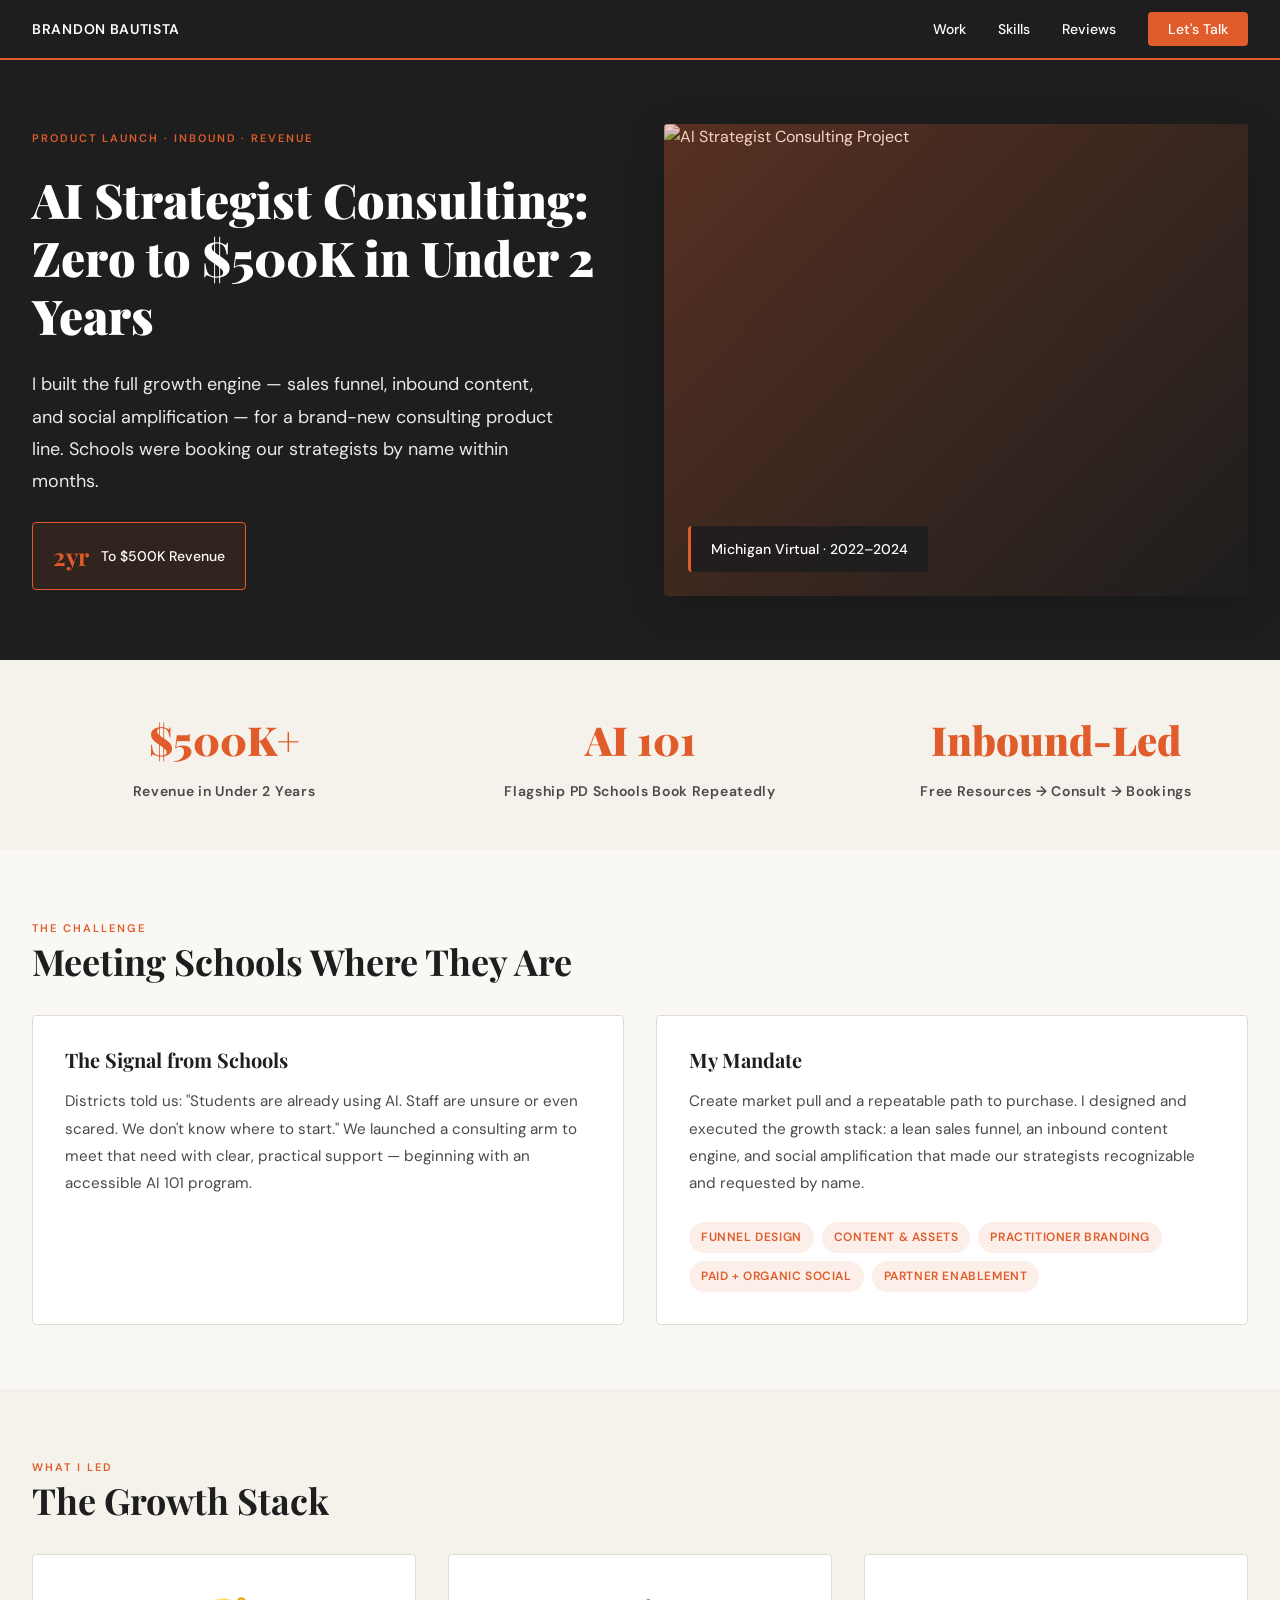
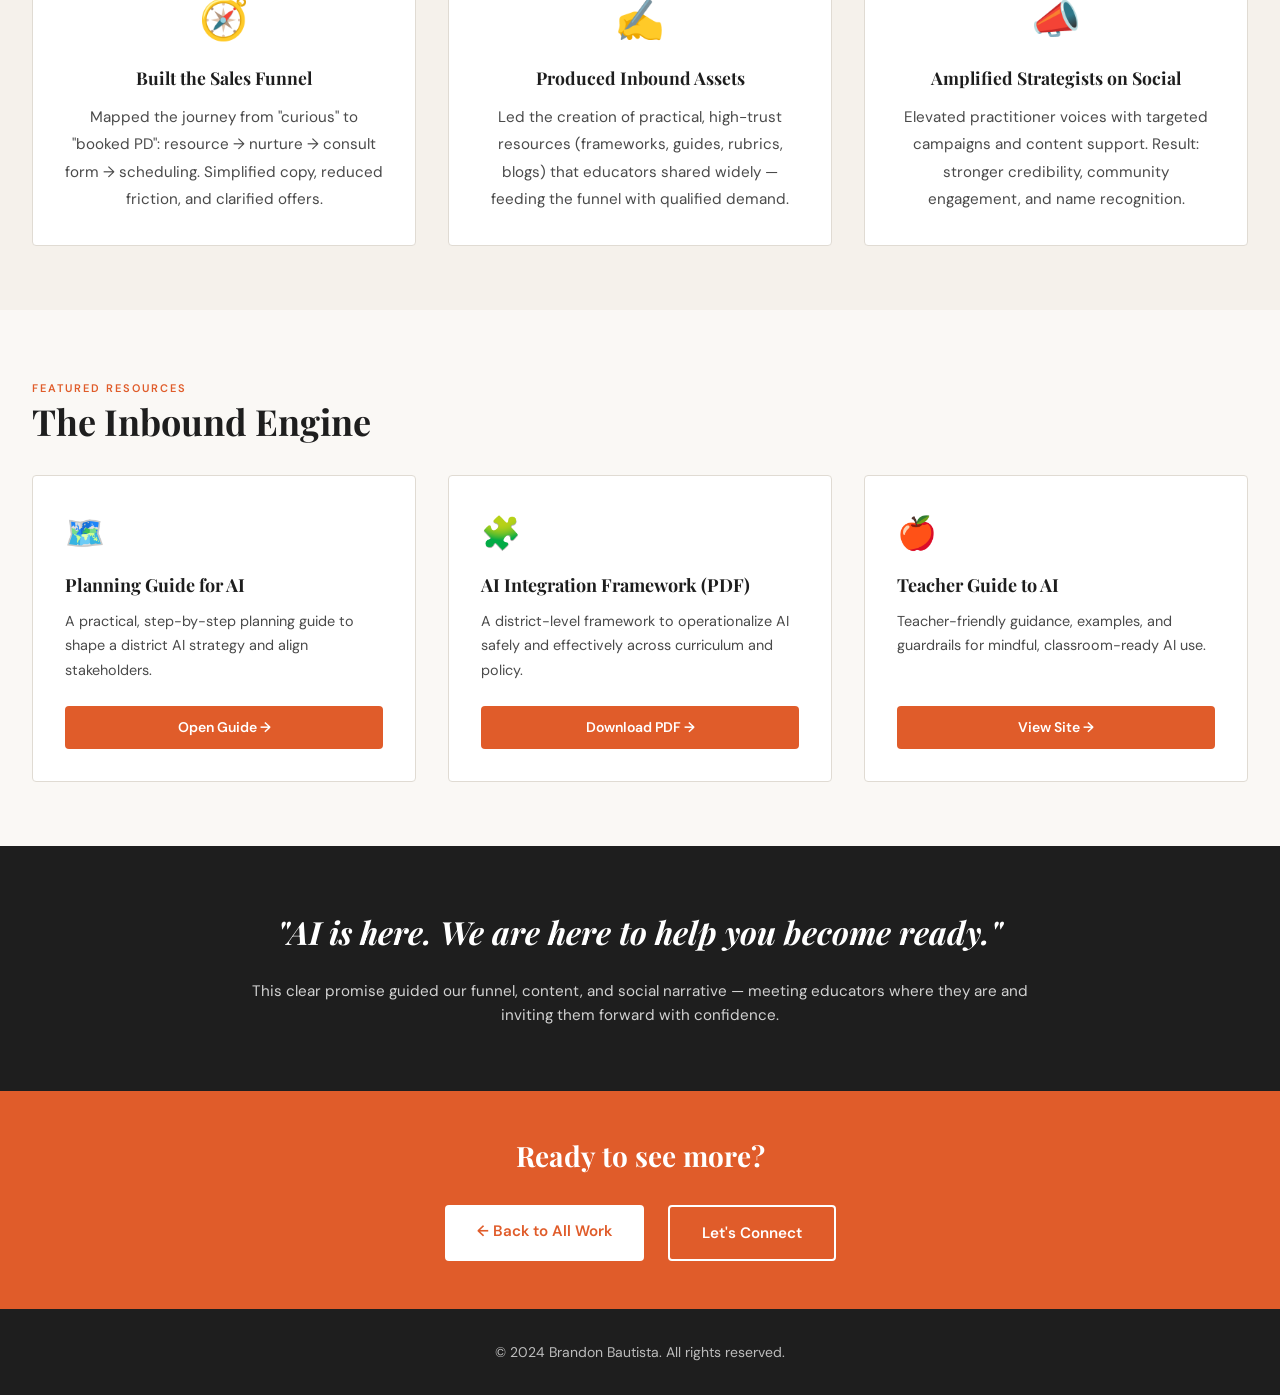
==== projects/ai/index.html @ c56cf0f0 "Update index.html New style" ====
<!DOCTYPE html>
<html lang="en">
<head>
  <meta charset="UTF-8">
  <meta name="viewport" content="width=device-width, initial-scale=1.0">
  <title>AI Strategist Consulting | Brandon Bautista</title>
  <link rel="preconnect" href="https://fonts.googleapis.com">
  <link rel="preconnect" href="https://fonts.gstatic.com" crossorigin>
  <link href="https://fonts.googleapis.com/css2?family=Playfair+Display:wght@700;900&family=DM+Sans:wght@300;400;500;600&display=swap" rel="stylesheet">

  <style>
    /* CSS Variables */
    :root {
      --charcoal: #1e1e1e;
      --charcoal-mid: #2c2c2c;
      --orange: #e05c2a;
      --orange-light: #f07040;
      --cream: #f5f1eb;
      --cream-dark: #ede8e0;
      --warm-white: #faf8f5;
      --text-dark: #1a1a1a;
      --text-mid: #4a4a4a;
      --text-light: #888;
      --border: #e0dbd3;
    }

    /* Reset & Base Styles */
    * {
      margin: 0;
      padding: 0;
      box-sizing: border-box;
    }

    html {
      scroll-behavior: smooth;
    }

    body {
      font-family: 'DM Sans', sans-serif;
      color: var(--text-dark);
      line-height: 1.6;
      background: var(--warm-white);
    }

    /* Typography */
    h1, h2, h3, h4, h5, h6 {
      font-family: 'Playfair Display', serif;
      font-weight: 700;
      line-height: 1.2;
    }

    h1 {
      font-size: 3rem;
      font-weight: 900;
    }

    h2 {
      font-size: 2.25rem;
      font-weight: 700;
      color: var(--charcoal);
    }

    p {
      font-weight: 400;
    }

    /* Navigation */
    nav {
      position: sticky;
      top: 0;
      z-index: 1000;
      background: var(--charcoal);
      height: 60px;
      display: flex;
      align-items: center;
      justify-content: space-between;
      padding: 0 2rem;
      border-bottom: 2px solid var(--orange);
      box-shadow: 0 2px 8px rgba(0, 0, 0, 0.1);
    }

    .nav-name {
      font-family: 'DM Sans', sans-serif;
      font-weight: 600;
      font-size: 0.875rem;
      letter-spacing: 0.05em;
      text-transform: uppercase;
      color: white;
      text-decoration: none;
    }

    .nav-links {
      display: flex;
      gap: 2rem;
      list-style: none;
    }

    .nav-links a {
      font-family: 'DM Sans', sans-serif;
      font-weight: 500;
      font-size: 0.875rem;
      color: white;
      text-decoration: none;
      transition: color 0.3s ease;
    }

    .nav-links a:hover {
      color: var(--orange);
    }

    .nav-links .nav-cta {
      background: var(--orange);
      color: white;
      padding: 0.5rem 1.25rem;
      border-radius: 4px;
      transition: background 0.3s ease;
    }

    .nav-links .nav-cta:hover {
      background: var(--orange-light);
      color: white;
    }

    .hamburger {
      display: none;
      flex-direction: column;
      cursor: pointer;
      gap: 5px;
    }

    .hamburger span {
      width: 25px;
      height: 3px;
      background: white;
      border-radius: 2px;
      transition: all 0.3s ease;
    }

    .hamburger.active span:nth-child(1) {
      transform: rotate(45deg) translate(9px, 9px);
    }

    .hamburger.active span:nth-child(2) {
      opacity: 0;
    }

    .hamburger.active span:nth-child(3) {
      transform: rotate(-45deg) translate(8px, -7px);
    }

    /* Responsive Nav */
    @media (max-width: 768px) {
      nav {
        padding: 0 1.5rem;
      }

      .hamburger {
        display: flex;
      }

      .nav-links {
        position: absolute;
        top: 60px;
        left: 0;
        right: 0;
        background: var(--charcoal-mid);
        flex-direction: column;
        gap: 0;
        list-style: none;
        max-height: 0;
        overflow: hidden;
        transition: max-height 0.3s ease;
      }

      .nav-links.active {
        max-height: 300px;
      }

      .nav-links a {
        padding: 1rem 1.5rem;
        border-bottom: 1px solid rgba(255, 255, 255, 0.1);
        display: block;
      }

      .nav-links .nav-cta {
        margin: 0.5rem 1.5rem;
        text-align: center;
      }
    }

    /* Animations */
    @keyframes fadeUp {
      from {
        opacity: 0;
        transform: translateY(30px);
      }
      to {
        opacity: 1;
        transform: translateY(0);
      }
    }

    .fade-up {
      animation: fadeUp 0.8s ease-out forwards;
    }

    /* Hero Section */
    .hero {
      background: var(--charcoal);
      color: white;
      padding: 4rem 2rem;
      display: grid;
      grid-template-columns: 1fr 1fr;
      gap: 3rem;
      align-items: center;
      min-height: 600px;
    }

    .hero-content {
      display: flex;
      flex-direction: column;
      gap: 1.5rem;
    }

    .hero-eyebrow {
      font-size: 0.6875rem;
      font-weight: 600;
      letter-spacing: 0.18em;
      text-transform: uppercase;
      color: var(--orange);
      opacity: 0;
      animation: fadeUp 0.8s ease-out 0.1s forwards;
    }

    .hero h1 {
      color: white;
      font-size: 3rem;
      line-height: 1.2;
      opacity: 0;
      animation: fadeUp 0.8s ease-out 0.2s forwards;
    }

    .hero-description {
      font-size: 1.125rem;
      font-weight: 400;
      color: rgba(255, 255, 255, 0.9);
      line-height: 1.8;
      max-width: 90%;
      opacity: 0;
      animation: fadeUp 0.8s ease-out 0.3s forwards;
    }

    .hero-stat {
      display: inline-flex;
      align-items: center;
      gap: 0.75rem;
      background: rgba(224, 92, 42, 0.1);
      padding: 0.875rem 1.25rem;
      border-radius: 4px;
      border: 1px solid var(--orange);
      width: fit-content;
      opacity: 0;
      animation: fadeUp 0.8s ease-out 0.4s forwards;
    }

    .hero-stat-number {
      font-family: 'Playfair Display', serif;
      font-size: 1.5rem;
      font-weight: 700;
      color: var(--orange);
    }

    .hero-stat-label {
      font-size: 0.875rem;
      font-weight: 500;
      color: white;
    }

    .hero-image {
      position: relative;
      height: 100%;
      min-height: 400px;
      opacity: 0;
      animation: fadeUp 0.8s ease-out 0.4s forwards;
    }

    .hero-image-frame {
      position: relative;
      width: 100%;
      height: 100%;
      border-radius: 4px;
      overflow: hidden;
      box-shadow: 0 10px 40px rgba(0, 0, 0, 0.2);
    }

    .hero-image-frame img {
      width: 100%;
      height: 100%;
      object-fit: cover;
    }

    .hero-image-overlay {
      position: absolute;
      inset: 0;
      background: linear-gradient(135deg, rgba(224, 92, 42, 0.3), transparent);
      pointer-events: none;
    }

    .hero-image-tag {
      position: absolute;
      bottom: 1.5rem;
      left: 1.5rem;
      background: rgba(30, 30, 30, 0.85);
      color: white;
      padding: 0.75rem 1.25rem;
      border-radius: 4px;
      font-size: 0.875rem;
      font-weight: 500;
      border-left: 3px solid var(--orange);
    }

    @media (max-width: 1024px) {
      .hero {
        grid-template-columns: 1fr;
        min-height: auto;
        gap: 2rem;
      }

      .hero h1 {
        font-size: 2.25rem;
      }

      .hero-image {
        min-height: 300px;
      }
    }

    @media (max-width: 768px) {
      .hero {
        padding: 2rem 1.5rem;
        gap: 1.5rem;
      }

      .hero h1 {
        font-size: 1.875rem;
      }

      .hero-description {
        font-size: 1rem;
      }
    }

    /* Stats Bar */
    .stats-bar {
      background: var(--cream);
      padding: 3rem 2rem;
      display: grid;
      grid-template-columns: repeat(3, 1fr);
      gap: 2rem;
      text-align: center;
    }

    .stat-item {
      display: flex;
      flex-direction: column;
      gap: 0.5rem;
    }

    .stat-number {
      font-family: 'Playfair Display', serif;
      font-size: 2.5rem;
      font-weight: 900;
      color: var(--orange);
    }

    .stat-label {
      font-size: 0.875rem;
      font-weight: 600;
      color: var(--text-mid);
      letter-spacing: 0.05em;
    }

    @media (max-width: 768px) {
      .stats-bar {
        grid-template-columns: 1fr;
        padding: 2rem 1.5rem;
        gap: 1.5rem;
      }

      .stat-number {
        font-size: 2rem;
      }
    }

    /* Content Sections */
    section {
      padding: 4rem 2rem;
    }

    section.warm-white {
      background: var(--warm-white);
    }

    section.cream {
      background: var(--cream);
    }

    .section-label {
      font-size: 0.6875rem;
      font-weight: 600;
      letter-spacing: 0.18em;
      text-transform: uppercase;
      color: var(--orange);
      margin-bottom: 1rem;
    }

    section h2 {
      margin-bottom: 2rem;
      font-size: 2.25rem;
    }

    /* Challenge Section */
    .challenge-grid {
      display: grid;
      grid-template-columns: 1fr 1fr;
      gap: 2rem;
    }

    .card {
      background: white;
      padding: 2rem;
      border-radius: 4px;
      border: 1px solid var(--border);
      transition: transform 0.3s ease, box-shadow 0.3s ease;
    }

    .card:hover {
      transform: translateY(-4px);
      box-shadow: 0 12px 24px rgba(0, 0, 0, 0.08);
    }

    .card h3 {
      font-size: 1.25rem;
      margin-bottom: 1rem;
      color: var(--charcoal);
    }

    .card p {
      font-size: 0.95rem;
      line-height: 1.8;
      color: var(--text-mid);
    }

    .card-tags {
      margin-top: 1.5rem;
      display: flex;
      flex-wrap: wrap;
      gap: 0.5rem;
    }

    .tag {
      display: inline-block;
      background: rgba(224, 92, 42, 0.1);
      color: var(--orange);
      padding: 0.375rem 0.75rem;
      border-radius: 20px;
      font-size: 0.75rem;
      font-weight: 600;
      text-transform: uppercase;
      letter-spacing: 0.05em;
    }

    @media (max-width: 768px) {
      .challenge-grid {
        grid-template-columns: 1fr;
      }

      section {
        padding: 2.5rem 1.5rem;
      }

      section h2 {
        font-size: 1.75rem;
      }
    }

    /* What I Led Section */
    .icon-cards {
      display: grid;
      grid-template-columns: repeat(3, 1fr);
      gap: 2rem;
    }

    .icon-card {
      background: white;
      padding: 2rem;
      border-radius: 4px;
      border: 1px solid var(--border);
      text-align: center;
      transition: transform 0.3s ease, box-shadow 0.3s ease;
    }

    .icon-card:hover {
      transform: translateY(-4px);
      box-shadow: 0 12px 24px rgba(0, 0, 0, 0.08);
    }

    .icon {
      font-size: 2.5rem;
      margin-bottom: 1rem;
    }

    .icon-card h3 {
      font-size: 1.1rem;
      margin-bottom: 1rem;
      color: var(--charcoal);
    }

    .icon-card p {
      font-size: 0.95rem;
      line-height: 1.8;
      color: var(--text-mid);
    }

    @media (max-width: 1024px) {
      .icon-cards {
        grid-template-columns: repeat(2, 1fr);
      }
    }

    @media (max-width: 768px) {
      .icon-cards {
        grid-template-columns: 1fr;
      }
    }

    /* Resources Section */
    .resources-grid {
      display: grid;
      grid-template-columns: repeat(3, 1fr);
      gap: 2rem;
    }

    .resource-card {
      background: white;
      padding: 2rem;
      border-radius: 4px;
      border: 1px solid var(--border);
      display: flex;
      flex-direction: column;
      transition: transform 0.3s ease, box-shadow 0.3s ease;
    }

    .resource-card:hover {
      transform: translateY(-4px);
      box-shadow: 0 12px 24px rgba(0, 0, 0, 0.08);
    }

    .resource-icon {
      font-size: 2rem;
      margin-bottom: 1rem;
    }

    .resource-card h3 {
      font-size: 1.125rem;
      margin-bottom: 0.75rem;
      color: var(--charcoal);
    }

    .resource-card p {
      font-size: 0.9rem;
      line-height: 1.7;
      color: var(--text-mid);
      flex-grow: 1;
      margin-bottom: 1.5rem;
    }

    .resource-button {
      display: inline-block;
      background: var(--orange);
      color: white;
      padding: 0.625rem 1.25rem;
      border-radius: 4px;
      text-decoration: none;
      font-weight: 600;
      font-size: 0.875rem;
      transition: background 0.3s ease;
      text-align: center;
      border: none;
      cursor: pointer;
      font-family: 'DM Sans', sans-serif;
    }

    .resource-button:hover {
      background: var(--orange-light);
    }

    @media (max-width: 1024px) {
      .resources-grid {
        grid-template-columns: repeat(2, 1fr);
      }
    }

    @media (max-width: 768px) {
      .resources-grid {
        grid-template-columns: 1fr;
      }
    }

    /* Quote Section */
    .quote-section {
      background: var(--charcoal);
      color: white;
      padding: 4rem 2rem;
      text-align: center;
      display: flex;
      flex-direction: column;
      align-items: center;
      gap: 1.5rem;
    }

    .quote-section blockquote {
      font-family: 'Playfair Display', serif;
      font-size: 2rem;
      font-weight: 700;
      font-style: italic;
      line-height: 1.4;
      max-width: 800px;
      color: white;
    }

    .quote-section p {
      font-size: 0.95rem;
      color: rgba(255, 255, 255, 0.8);
      max-width: 800px;
    }

    @media (max-width: 768px) {
      .quote-section {
        padding: 2.5rem 1.5rem;
      }

      .quote-section blockquote {
        font-size: 1.5rem;
      }
    }

    /* CTA Strip */
    .cta-strip {
      background: var(--orange);
      padding: 3rem 2rem;
      text-align: center;
      display: flex;
      flex-direction: column;
      gap: 2rem;
      align-items: center;
    }

    .cta-strip h2 {
      color: white;
      font-size: 1.75rem;
      margin: 0;
    }

    .cta-buttons {
      display: flex;
      gap: 1.5rem;
      justify-content: center;
      flex-wrap: wrap;
    }

    .cta-button {
      padding: 0.875rem 2rem;
      border-radius: 4px;
      text-decoration: none;
      font-weight: 600;
      font-size: 0.95rem;
      transition: all 0.3s ease;
      border: none;
      cursor: pointer;
      font-family: 'DM Sans', sans-serif;
    }

    .cta-button-back {
      background: white;
      color: var(--orange);
    }

    .cta-button-back:hover {
      background: var(--cream);
      color: var(--orange);
    }

    .cta-button-cta {
      background: transparent;
      color: white;
      border: 2px solid white;
    }

    .cta-button-cta:hover {
      background: rgba(255, 255, 255, 0.1);
    }

    @media (max-width: 768px) {
      .cta-strip {
        padding: 2rem 1.5rem;
        gap: 1.5rem;
      }

      .cta-strip h2 {
        font-size: 1.5rem;
      }

      .cta-buttons {
        flex-direction: column;
        gap: 1rem;
      }

      .cta-button {
        width: 100%;
      }
    }

    /* Footer */
    footer {
      background: var(--charcoal);
      color: rgba(255, 255, 255, 0.7);
      padding: 2rem;
      text-align: center;
      font-size: 0.875rem;
    }

    footer a {
      color: white;
      text-decoration: none;
      transition: color 0.3s ease;
    }

    footer a:hover {
      color: var(--orange);
    }
  </style>
</head>
<body>
  <!-- Navigation -->
  <nav>
    <a href="/" class="nav-name">Brandon Bautista</a>
    <button class="hamburger" id="hamburger">
      <span></span>
      <span></span>
      <span></span>
    </button>
    <ul class="nav-links" id="navLinks">
      <li><a href="/#projects">Work</a></li>
      <li><a href="/#skills">Skills</a></li>
      <li><a href="/#testimonials">Reviews</a></li>
      <li><a href="/#contact" class="nav-cta">Let's Talk</a></li>
    </ul>
  </nav>

  <!-- Hero Section -->
  <section class="hero">
    <div class="hero-content">
      <div class="hero-eyebrow">Product Launch · Inbound · Revenue</div>
      <h1>AI Strategist Consulting: Zero to $500K in Under 2 Years</h1>
      <p class="hero-description">I built the full growth engine — sales funnel, inbound content, and social amplification — for a brand-new consulting product line. Schools were booking our strategists by name within months.</p>
      <div class="hero-stat">
        <span class="hero-stat-number">2yr</span>
        <span class="hero-stat-label">To $500K Revenue</span>
      </div>
    </div>
    <div class="hero-image">
      <div class="hero-image-frame">
        <img src="https://images.unsplash.com/photo-1677442136019-21780ecad995?q=80&w=1740&auto=format&fit=crop" alt="AI Strategist Consulting Project">
        <div class="hero-image-overlay"></div>
        <div class="hero-image-tag">Michigan Virtual · 2022–2024</div>
      </div>
    </div>
  </section>

  <!-- Stats Bar -->
  <section class="stats-bar">
    <div class="stat-item">
      <div class="stat-number">$500K+</div>
      <div class="stat-label">Revenue in Under 2 Years</div>
    </div>
    <div class="stat-item">
      <div class="stat-number">AI 101</div>
      <div class="stat-label">Flagship PD Schools Book Repeatedly</div>
    </div>
    <div class="stat-item">
      <div class="stat-number">Inbound-Led</div>
      <div class="stat-label">Free Resources → Consult → Bookings</div>
    </div>
  </section>

  <!-- The Challenge Section -->
  <section class="warm-white">
    <span class="section-label">The Challenge</span>
    <h2>Meeting Schools Where They Are</h2>
    <div class="challenge-grid">
      <div class="card">
        <h3>The Signal from Schools</h3>
        <p>Districts told us: "Students are already using AI. Staff are unsure or even scared. We don't know where to start." We launched a consulting arm to meet that need with clear, practical support — beginning with an accessible AI 101 program.</p>
      </div>
      <div class="card">
        <h3>My Mandate</h3>
        <p>Create market pull and a repeatable path to purchase. I designed and executed the growth stack: a lean sales funnel, an inbound content engine, and social amplification that made our strategists recognizable and requested by name.</p>
        <div class="card-tags">
          <span class="tag">Funnel Design</span>
          <span class="tag">Content & Assets</span>
          <span class="tag">Practitioner Branding</span>
          <span class="tag">Paid + Organic Social</span>
          <span class="tag">Partner Enablement</span>
        </div>
      </div>
    </div>
  </section>

  <!-- What I Led Section -->
  <section class="cream">
    <span class="section-label">What I Led</span>
    <h2>The Growth Stack</h2>
    <div class="icon-cards">
      <div class="icon-card">
        <div class="icon">🧭</div>
        <h3>Built the Sales Funnel</h3>
        <p>Mapped the journey from "curious" to "booked PD": resource → nurture → consult form → scheduling. Simplified copy, reduced friction, and clarified offers.</p>
      </div>
      <div class="icon-card">
        <div class="icon">✍️</div>
        <h3>Produced Inbound Assets</h3>
        <p>Led the creation of practical, high-trust resources (frameworks, guides, rubrics, blogs) that educators shared widely — feeding the funnel with qualified demand.</p>
      </div>
      <div class="icon-card">
        <div class="icon">📣</div>
        <h3>Amplified Strategists on Social</h3>
        <p>Elevated practitioner voices with targeted campaigns and content support. Result: stronger credibility, community engagement, and name recognition.</p>
      </div>
    </div>
  </section>

  <!-- Featured Resources Section -->
  <section class="warm-white">
    <span class="section-label">Featured Resources</span>
    <h2>The Inbound Engine</h2>
    <div class="resources-grid">
      <div class="resource-card">
        <div class="resource-icon">🗺️</div>
        <h3>Planning Guide for AI</h3>
        <p>A practical, step-by-step planning guide to shape a district AI strategy and align stakeholders.</p>
        <a href="https://michiganvirtual.org/resources/guides/ai-guide/" target="_blank" class="resource-button">Open Guide →</a>
      </div>
      <div class="resource-card">
        <div class="resource-icon">🧩</div>
        <h3>AI Integration Framework (PDF)</h3>
        <p>A district-level framework to operationalize AI safely and effectively across curriculum and policy.</p>
        <a href="https://michiganvirtual.org/wp-content/uploads/2023/07/AI-Integration-Framework-for-School-Districts.pdf" target="_blank" class="resource-button">Download PDF →</a>
      </div>
      <div class="resource-card">
        <div class="resource-icon">🍎</div>
        <h3>Teacher Guide to AI</h3>
        <p>Teacher-friendly guidance, examples, and guardrails for mindful, classroom-ready AI use.</p>
        <a href="https://aitg.michiganvirtual.org/" target="_blank" class="resource-button">View Site →</a>
      </div>
    </div>
  </section>

  <!-- Quote Section -->
  <section class="quote-section">
    <blockquote>"AI is here. We are here to help you become ready."</blockquote>
    <p>This clear promise guided our funnel, content, and social narrative — meeting educators where they are and inviting them forward with confidence.</p>
  </section>

  <!-- CTA Strip -->
  <section class="cta-strip">
    <h2>Ready to see more?</h2>
    <div class="cta-buttons">
      <a href="/" class="cta-button cta-button-back">← Back to All Work</a>
      <a href="/#contact" class="cta-button cta-button-cta">Let's Connect</a>
    </div>
  </section>

  <!-- Footer -->
  <footer>
    <p>&copy; 2024 Brandon Bautista. All rights reserved.</p>
  </footer>

  <script>
    // Hamburger Menu Toggle
    const hamburger = document.getElementById('hamburger');
    const navLinks = document.getElementById('navLinks');

    hamburger.addEventListener('click', () => {
      hamburger.classList.toggle('active');
      navLinks.classList.toggle('active');
    });

    // Close menu when a link is clicked
    navLinks.querySelectorAll('a').forEach(link => {
      link.addEventListener('click', () => {
        hamburger.classList.remove('active');
        navLinks.classList.remove('active');
      });
    });
  </script>
</body>
</html>
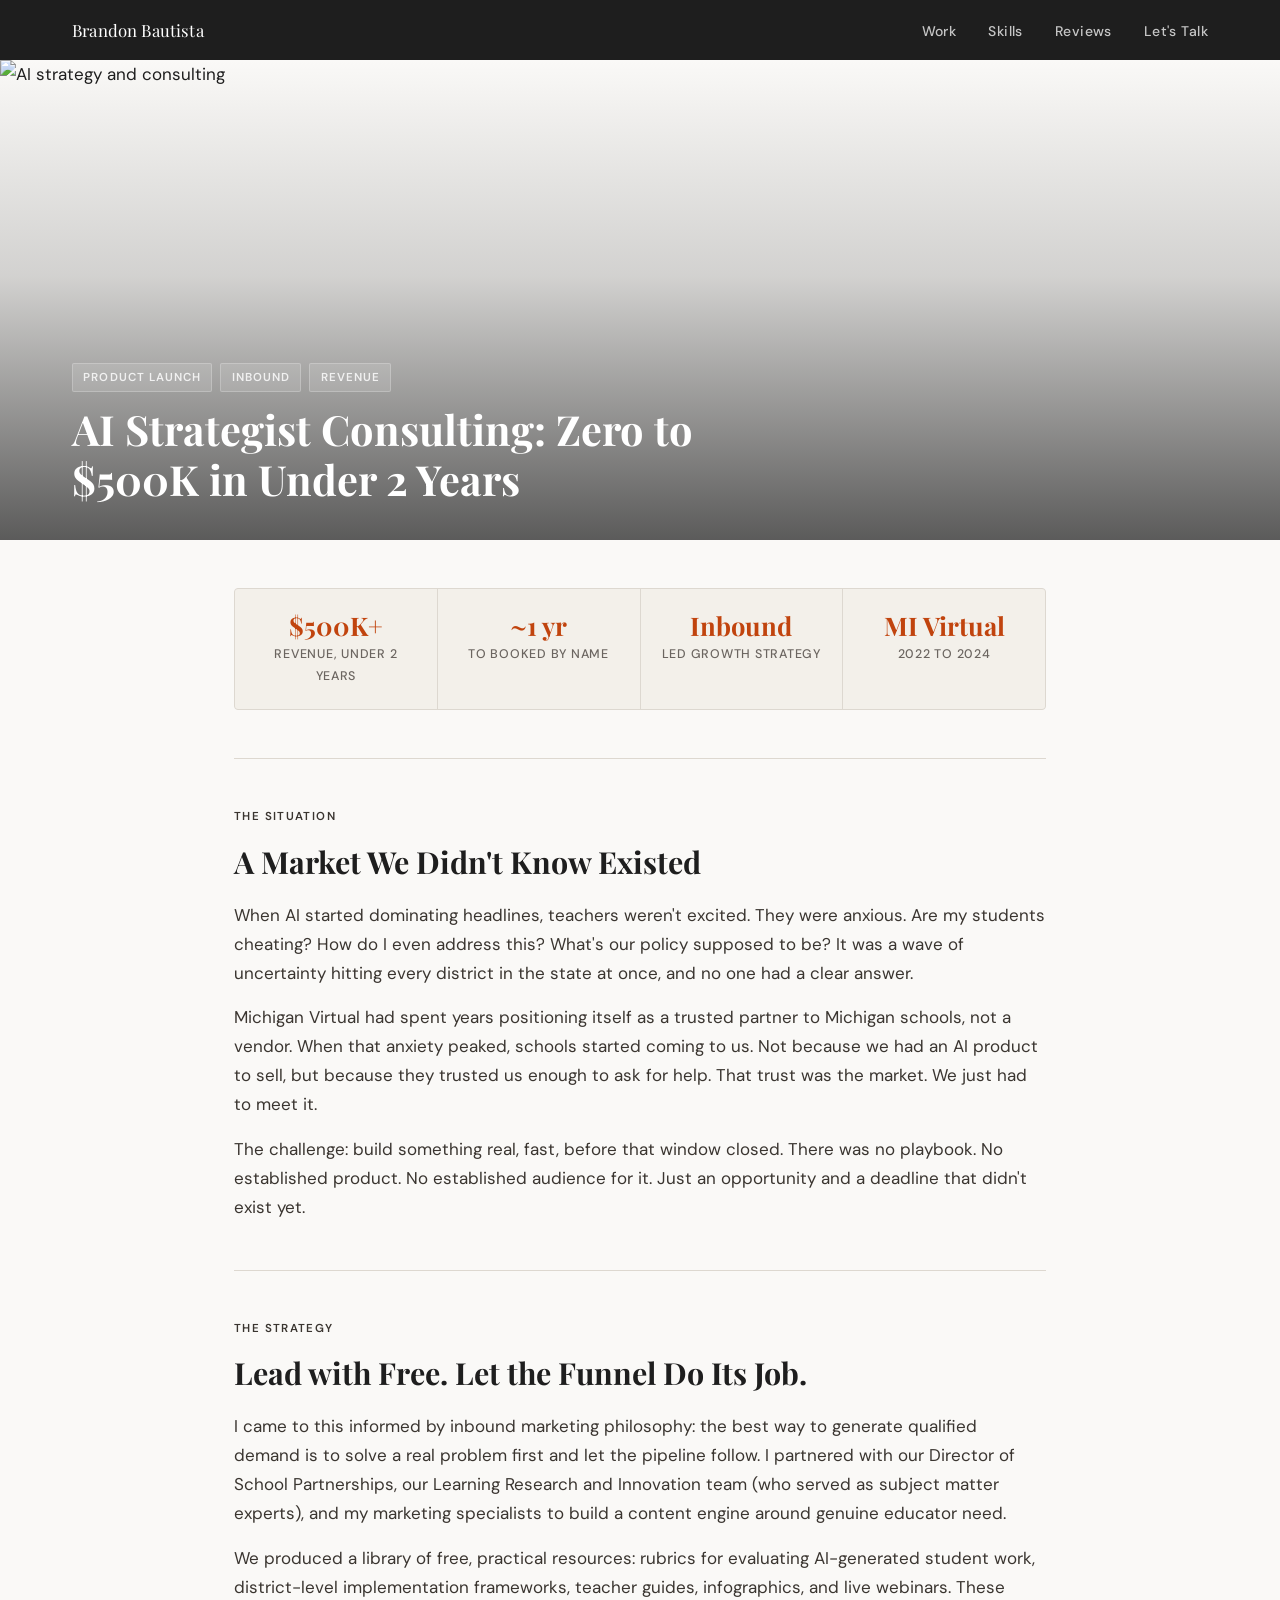
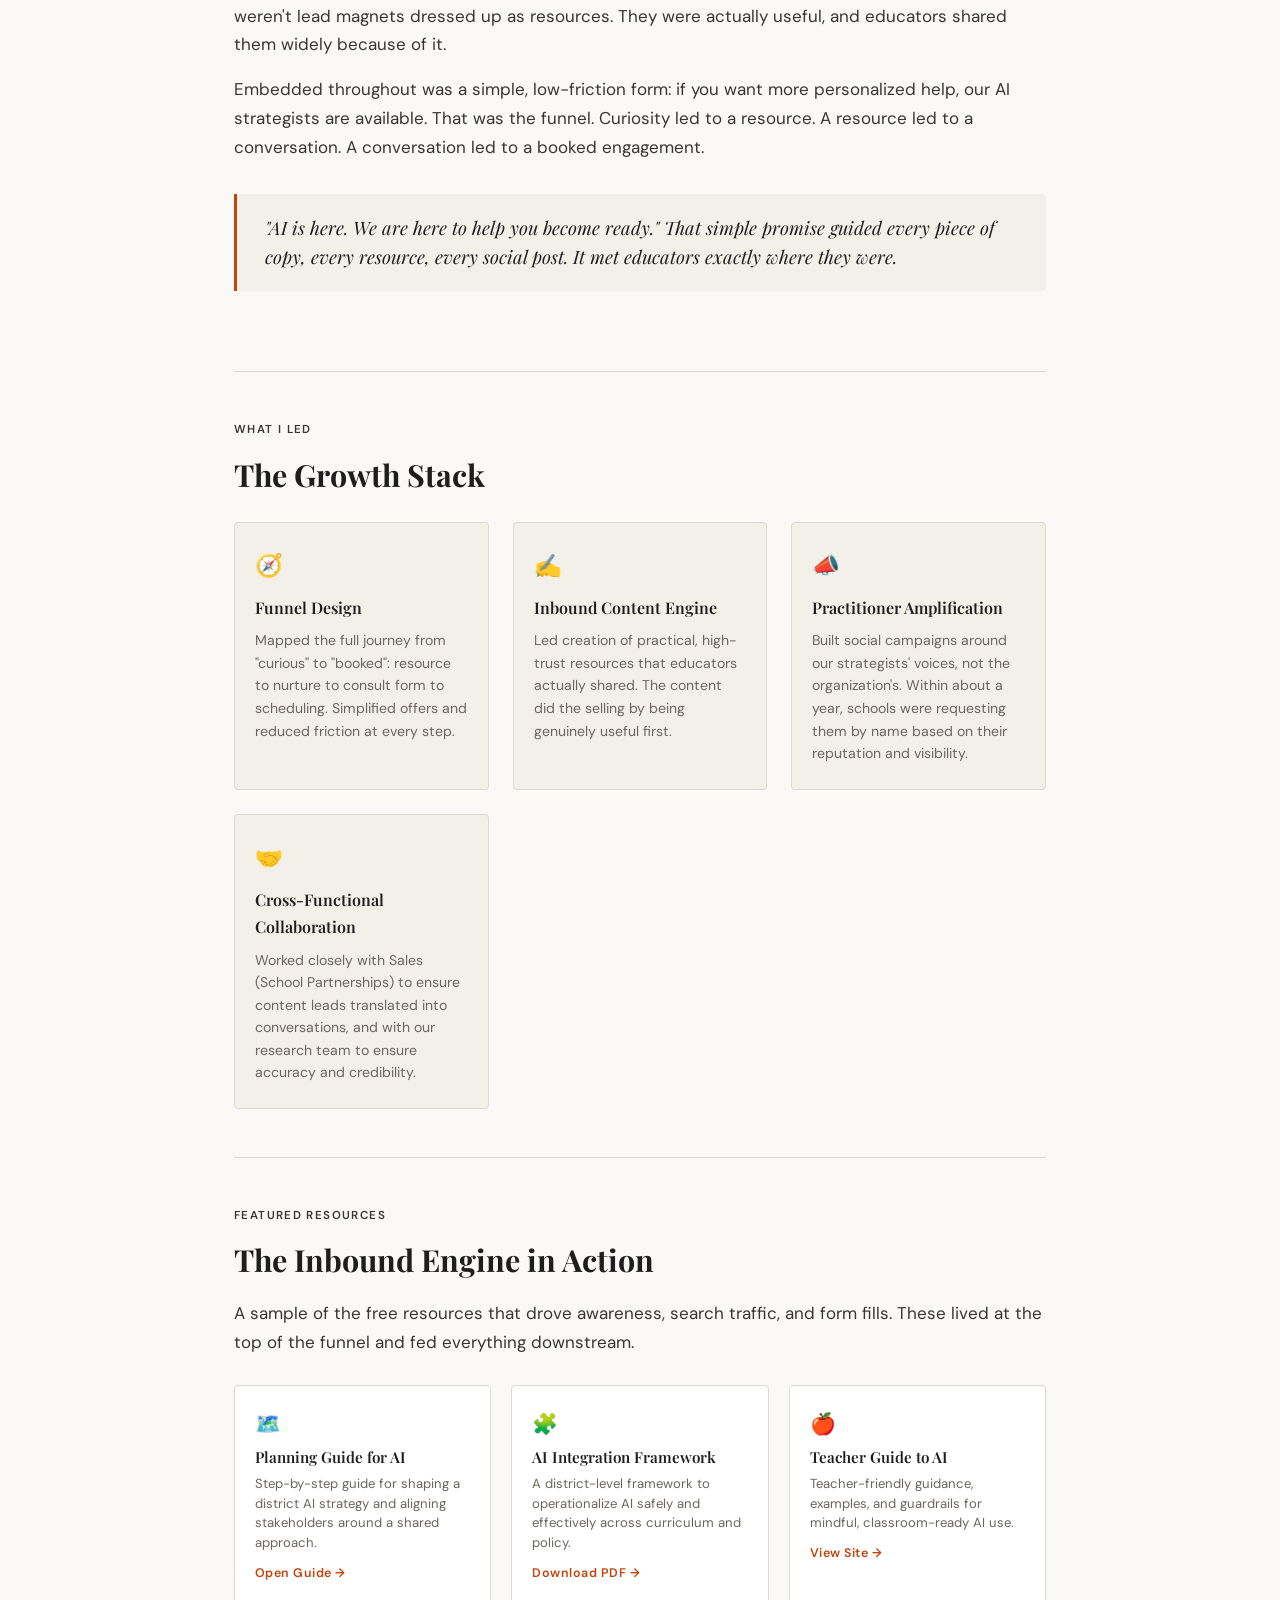
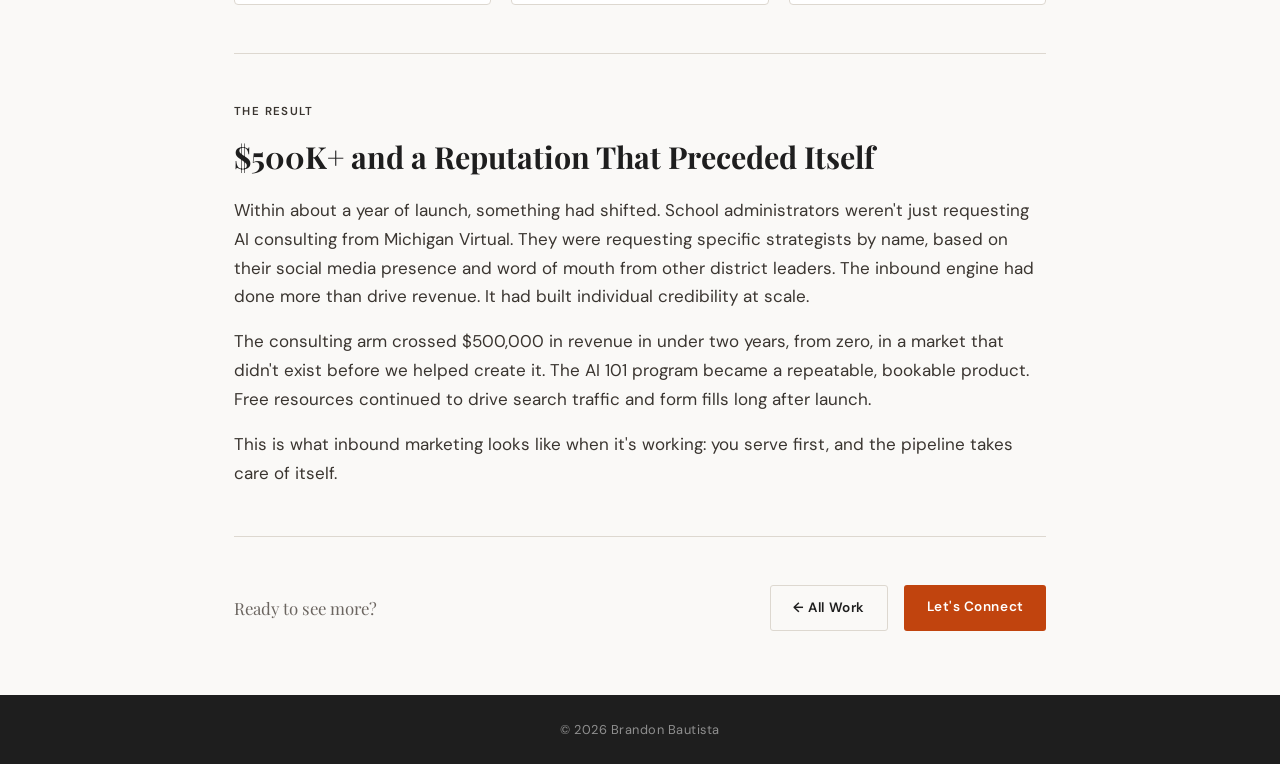
==== commit 7a8600f4: "Update index.html" ====
--- a/projects/ai/index.html
+++ b/projects/ai/index.html
@@ -1,908 +1,489 @@
 <!DOCTYPE html>
 <html lang="en">
 <head>
-  <meta charset="UTF-8">
-  <meta name="viewport" content="width=device-width, initial-scale=1.0">
+  <meta charset="UTF-8" />
+  <meta name="viewport" content="width=device-width, initial-scale=1.0" />
   <title>AI Strategist Consulting | Brandon Bautista</title>
-  <link rel="preconnect" href="https://fonts.googleapis.com">
-  <link rel="preconnect" href="https://fonts.gstatic.com" crossorigin>
-  <link href="https://fonts.googleapis.com/css2?family=Playfair+Display:wght@700;900&family=DM+Sans:wght@300;400;500;600&display=swap" rel="stylesheet">
-
+  <link rel="preconnect" href="https://fonts.googleapis.com" />
+  <link rel="preconnect" href="https://fonts.gstatic.com" crossorigin />
+  <link href="https://fonts.googleapis.com/css2?family=Playfair+Display:ital,wght@0,400;0,600;0,700;1,400&family=DM+Sans:wght@300;400;500;600&display=swap" rel="stylesheet" />
   <style>
-    /* CSS Variables */
+    *, *::before, *::after { box-sizing: border-box; margin: 0; padding: 0; }
+
     :root {
+      --paper: #faf9f7;
+      --paper-warm: #f3f0ea;
       --charcoal: #1e1e1e;
-      --charcoal-mid: #2c2c2c;
-      --orange: #e05c2a;
-      --orange-light: #f07040;
-      --cream: #f5f1eb;
-      --cream-dark: #ede8e0;
-      --warm-white: #faf8f5;
-      --text-dark: #1a1a1a;
-      --text-mid: #4a4a4a;
-      --text-light: #888;
-      --border: #e0dbd3;
-    }
-
-    /* Reset & Base Styles */
-    * {
-      margin: 0;
-      padding: 0;
-      box-sizing: border-box;
-    }
-
-    html {
-      scroll-behavior: smooth;
-    }
+      --accent: #c1440e;
+      --rule: #ddd8d0;
+      --text-muted: #6b6560;
+      --max-w: 860px;
+    }
+
+    html { scroll-behavior: smooth; }
 
     body {
       font-family: 'DM Sans', sans-serif;
-      color: var(--text-dark);
-      line-height: 1.6;
-      background: var(--warm-white);
-    }
-
-    /* Typography */
-    h1, h2, h3, h4, h5, h6 {
-      font-family: 'Playfair Display', serif;
-      font-weight: 700;
-      line-height: 1.2;
-    }
-
-    h1 {
-      font-size: 3rem;
-      font-weight: 900;
-    }
-
-    h2 {
-      font-size: 2.25rem;
-      font-weight: 700;
+      background: var(--paper);
       color: var(--charcoal);
-    }
-
-    p {
-      font-weight: 400;
-    }
-
-    /* Navigation */
+      font-size: 17px;
+      line-height: 1.7;
+    }
+
+    /* ── NAV ── */
     nav {
+      background: var(--charcoal);
       position: sticky;
       top: 0;
-      z-index: 1000;
-      background: var(--charcoal);
-      height: 60px;
+      z-index: 100;
+    }
+    .nav-inner {
+      max-width: 1200px;
+      margin: 0 auto;
+      padding: 0 2rem;
       display: flex;
       align-items: center;
       justify-content: space-between;
-      padding: 0 2rem;
-      border-bottom: 2px solid var(--orange);
-      box-shadow: 0 2px 8px rgba(0, 0, 0, 0.1);
-    }
-
-    .nav-name {
-      font-family: 'DM Sans', sans-serif;
-      font-weight: 600;
-      font-size: 0.875rem;
-      letter-spacing: 0.05em;
-      text-transform: uppercase;
-      color: white;
+      height: 60px;
+    }
+    .nav-logo {
+      font-family: 'Playfair Display', serif;
+      font-size: 1.05rem;
+      color: #fff;
       text-decoration: none;
-    }
-
+      letter-spacing: 0.01em;
+    }
     .nav-links {
       display: flex;
       gap: 2rem;
       list-style: none;
     }
-
     .nav-links a {
-      font-family: 'DM Sans', sans-serif;
-      font-weight: 500;
-      font-size: 0.875rem;
-      color: white;
+      color: rgba(255,255,255,0.75);
       text-decoration: none;
-      transition: color 0.3s ease;
-    }
-
-    .nav-links a:hover {
-      color: var(--orange);
-    }
-
-    .nav-links .nav-cta {
-      background: var(--orange);
-      color: white;
-      padding: 0.5rem 1.25rem;
-      border-radius: 4px;
-      transition: background 0.3s ease;
-    }
-
-    .nav-links .nav-cta:hover {
-      background: var(--orange-light);
-      color: white;
-    }
-
-    .hamburger {
-      display: none;
-      flex-direction: column;
-      cursor: pointer;
-      gap: 5px;
-    }
-
-    .hamburger span {
-      width: 25px;
-      height: 3px;
-      background: white;
-      border-radius: 2px;
-      transition: all 0.3s ease;
-    }
-
-    .hamburger.active span:nth-child(1) {
-      transform: rotate(45deg) translate(9px, 9px);
-    }
-
-    .hamburger.active span:nth-child(2) {
-      opacity: 0;
-    }
-
-    .hamburger.active span:nth-child(3) {
-      transform: rotate(-45deg) translate(8px, -7px);
-    }
-
-    /* Responsive Nav */
-    @media (max-width: 768px) {
-      nav {
-        padding: 0 1.5rem;
-      }
-
-      .hamburger {
-        display: flex;
-      }
-
-      .nav-links {
-        position: absolute;
-        top: 60px;
-        left: 0;
-        right: 0;
-        background: var(--charcoal-mid);
-        flex-direction: column;
-        gap: 0;
-        list-style: none;
-        max-height: 0;
-        overflow: hidden;
-        transition: max-height 0.3s ease;
-      }
-
-      .nav-links.active {
-        max-height: 300px;
-      }
-
-      .nav-links a {
-        padding: 1rem 1.5rem;
-        border-bottom: 1px solid rgba(255, 255, 255, 0.1);
-        display: block;
-      }
-
-      .nav-links .nav-cta {
-        margin: 0.5rem 1.5rem;
-        text-align: center;
-      }
-    }
-
-    /* Animations */
-    @keyframes fadeUp {
-      from {
-        opacity: 0;
-        transform: translateY(30px);
-      }
-      to {
-        opacity: 1;
-        transform: translateY(0);
-      }
-    }
-
-    .fade-up {
-      animation: fadeUp 0.8s ease-out forwards;
-    }
-
-    /* Hero Section */
-    .hero {
-      background: var(--charcoal);
-      color: white;
-      padding: 4rem 2rem;
-      display: grid;
-      grid-template-columns: 1fr 1fr;
-      gap: 3rem;
-      align-items: center;
-      min-height: 600px;
-    }
-
-    .hero-content {
-      display: flex;
-      flex-direction: column;
-      gap: 1.5rem;
-    }
-
-    .hero-eyebrow {
-      font-size: 0.6875rem;
-      font-weight: 600;
-      letter-spacing: 0.18em;
-      text-transform: uppercase;
-      color: var(--orange);
-      opacity: 0;
-      animation: fadeUp 0.8s ease-out 0.1s forwards;
-    }
-
-    .hero h1 {
-      color: white;
-      font-size: 3rem;
-      line-height: 1.2;
-      opacity: 0;
-      animation: fadeUp 0.8s ease-out 0.2s forwards;
-    }
-
-    .hero-description {
-      font-size: 1.125rem;
-      font-weight: 400;
-      color: rgba(255, 255, 255, 0.9);
-      line-height: 1.8;
-      max-width: 90%;
-      opacity: 0;
-      animation: fadeUp 0.8s ease-out 0.3s forwards;
-    }
-
-    .hero-stat {
-      display: inline-flex;
-      align-items: center;
-      gap: 0.75rem;
-      background: rgba(224, 92, 42, 0.1);
-      padding: 0.875rem 1.25rem;
-      border-radius: 4px;
-      border: 1px solid var(--orange);
-      width: fit-content;
-      opacity: 0;
-      animation: fadeUp 0.8s ease-out 0.4s forwards;
-    }
-
-    .hero-stat-number {
-      font-family: 'Playfair Display', serif;
-      font-size: 1.5rem;
-      font-weight: 700;
-      color: var(--orange);
-    }
-
-    .hero-stat-label {
       font-size: 0.875rem;
       font-weight: 500;
-      color: white;
-    }
-
-    .hero-image {
+      letter-spacing: 0.03em;
+      transition: color 0.2s;
+    }
+    .nav-links a:hover { color: #fff; }
+
+    /* ── HERO ── */
+    .hero {
       position: relative;
-      height: 100%;
-      min-height: 400px;
-      opacity: 0;
-      animation: fadeUp 0.8s ease-out 0.4s forwards;
-    }
-
-    .hero-image-frame {
-      position: relative;
-      width: 100%;
-      height: 100%;
-      border-radius: 4px;
+      height: 480px;
       overflow: hidden;
-      box-shadow: 0 10px 40px rgba(0, 0, 0, 0.2);
-    }
-
-    .hero-image-frame img {
+    }
+    .hero img {
       width: 100%;
       height: 100%;
       object-fit: cover;
-    }
-
-    .hero-image-overlay {
+      object-position: center 40%;
+      display: block;
+    }
+    .hero-overlay {
       position: absolute;
       inset: 0;
-      background: linear-gradient(135deg, rgba(224, 92, 42, 0.3), transparent);
-      pointer-events: none;
-    }
-
-    .hero-image-tag {
+      background: linear-gradient(to top, rgba(30,30,30,0.72) 0%, rgba(30,30,30,0.18) 55%, transparent 100%);
+    }
+    .hero-content {
       position: absolute;
-      bottom: 1.5rem;
-      left: 1.5rem;
-      background: rgba(30, 30, 30, 0.85);
-      color: white;
-      padding: 0.75rem 1.25rem;
+      bottom: 0;
+      left: 0;
+      right: 0;
+      padding: 2.5rem 2rem 2.25rem;
+      max-width: 1200px;
+      margin: 0 auto;
+    }
+    .hero-tags {
+      display: flex;
+      gap: 0.5rem;
+      flex-wrap: wrap;
+      margin-bottom: 0.75rem;
+    }
+    .tag {
+      font-size: 0.72rem;
+      font-weight: 600;
+      letter-spacing: 0.09em;
+      text-transform: uppercase;
+      color: rgba(255,255,255,0.82);
+      background: rgba(255,255,255,0.13);
+      border: 1px solid rgba(255,255,255,0.22);
+      padding: 0.25rem 0.65rem;
+      border-radius: 2px;
+    }
+    .hero-title {
+      font-family: 'Playfair Display', serif;
+      font-size: clamp(1.75rem, 4vw, 2.6rem);
+      font-weight: 700;
+      color: #fff;
+      line-height: 1.2;
+      max-width: 700px;
+    }
+
+    /* ── LAYOUT ── */
+    .case-body {
+      max-width: var(--max-w);
+      margin: 0 auto;
+      padding: 0 1.5rem;
+    }
+
+    /* ── AT A GLANCE ── */
+    .glance {
+      display: grid;
+      grid-template-columns: repeat(auto-fit, minmax(160px, 1fr));
+      gap: 1px;
+      background: var(--rule);
+      border: 1px solid var(--rule);
       border-radius: 4px;
-      font-size: 0.875rem;
+      margin: 3rem 0;
+      overflow: hidden;
+    }
+    .glance-item {
+      background: var(--paper-warm);
+      padding: 1.4rem 1.25rem;
+      text-align: center;
+    }
+    .glance-value {
+      font-family: 'Playfair Display', serif;
+      font-size: 1.6rem;
+      font-weight: 700;
+      color: var(--accent);
+      line-height: 1.1;
+    }
+    .glance-label {
+      font-size: 0.78rem;
+      letter-spacing: 0.06em;
+      text-transform: uppercase;
+      color: var(--text-muted);
+      margin-top: 0.3rem;
       font-weight: 500;
-      border-left: 3px solid var(--orange);
-    }
-
-    @media (max-width: 1024px) {
-      .hero {
-        grid-template-columns: 1fr;
-        min-height: auto;
-        gap: 2rem;
-      }
-
-      .hero h1 {
-        font-size: 2.25rem;
-      }
-
-      .hero-image {
-        min-height: 300px;
-      }
-    }
-
-    @media (max-width: 768px) {
-      .hero {
-        padding: 2rem 1.5rem;
-        gap: 1.5rem;
-      }
-
-      .hero h1 {
-        font-size: 1.875rem;
-      }
-
-      .hero-description {
-        font-size: 1rem;
-      }
-    }
-
-    /* Stats Bar */
-    .stats-bar {
-      background: var(--cream);
-      padding: 3rem 2rem;
+    }
+
+    /* ── SECTION HEADINGS ── */
+    .section-label {
+      font-size: 0.72rem;
+      letter-spacing: 0.12em;
+      text-transform: uppercase;
+      font-weight: 600;
+      color: var(--accent);
+      margin-bottom: 0.5rem;
+    }
+    .section-title {
+      font-family: 'Playfair Display', serif;
+      font-size: clamp(1.4rem, 3vw, 1.9rem);
+      font-weight: 700;
+      line-height: 1.25;
+      margin-bottom: 1.25rem;
+    }
+
+    /* ── PROSE SECTIONS ── */
+    .prose-section {
+      padding: 3rem 0;
+      border-top: 1px solid var(--rule);
+    }
+    .prose-section p {
+      color: #3a3530;
+      margin-bottom: 1rem;
+    }
+    .prose-section p:last-child { margin-bottom: 0; }
+
+    /* ── WHAT I LED GRID ── */
+    .led-grid {
       display: grid;
-      grid-template-columns: repeat(3, 1fr);
-      gap: 2rem;
-      text-align: center;
-    }
-
-    .stat-item {
+      grid-template-columns: repeat(auto-fit, minmax(240px, 1fr));
+      gap: 1.5rem;
+      margin-top: 1.75rem;
+    }
+    .led-card {
+      background: var(--paper-warm);
+      border: 1px solid var(--rule);
+      border-radius: 4px;
+      padding: 1.5rem 1.25rem;
+    }
+    .led-icon {
+      font-size: 1.4rem;
+      margin-bottom: 0.6rem;
+      display: block;
+    }
+    .led-card h3 {
+      font-family: 'Playfair Display', serif;
+      font-size: 1rem;
+      font-weight: 600;
+      margin-bottom: 0.5rem;
+    }
+    .led-card p {
+      font-size: 0.88rem;
+      color: var(--text-muted);
+      line-height: 1.6;
+    }
+
+    /* ── RESOURCES ── */
+    .resources-grid {
+      display: grid;
+      grid-template-columns: repeat(auto-fit, minmax(220px, 1fr));
+      gap: 1.25rem;
+      margin-top: 1.75rem;
+    }
+    .resource-card {
+      border: 1px solid var(--rule);
+      border-radius: 4px;
+      padding: 1.25rem;
+      background: #fff;
+      text-decoration: none;
+      color: inherit;
       display: flex;
       flex-direction: column;
-      gap: 0.5rem;
-    }
-
-    .stat-number {
-      font-family: 'Playfair Display', serif;
-      font-size: 2.5rem;
-      font-weight: 900;
-      color: var(--orange);
-    }
-
-    .stat-label {
-      font-size: 0.875rem;
-      font-weight: 600;
-      color: var(--text-mid);
-      letter-spacing: 0.05em;
-    }
-
-    @media (max-width: 768px) {
-      .stats-bar {
-        grid-template-columns: 1fr;
-        padding: 2rem 1.5rem;
-        gap: 1.5rem;
-      }
-
-      .stat-number {
-        font-size: 2rem;
-      }
-    }
-
-    /* Content Sections */
-    section {
-      padding: 4rem 2rem;
-    }
-
-    section.warm-white {
-      background: var(--warm-white);
-    }
-
-    section.cream {
-      background: var(--cream);
-    }
-
-    .section-label {
-      font-size: 0.6875rem;
-      font-weight: 600;
-      letter-spacing: 0.18em;
-      text-transform: uppercase;
-      color: var(--orange);
-      margin-bottom: 1rem;
-    }
-
-    section h2 {
-      margin-bottom: 2rem;
-      font-size: 2.25rem;
-    }
-
-    /* Challenge Section */
-    .challenge-grid {
-      display: grid;
-      grid-template-columns: 1fr 1fr;
-      gap: 2rem;
-    }
-
-    .card {
-      background: white;
-      padding: 2rem;
-      border-radius: 4px;
-      border: 1px solid var(--border);
-      transition: transform 0.3s ease, box-shadow 0.3s ease;
-    }
-
-    .card:hover {
-      transform: translateY(-4px);
-      box-shadow: 0 12px 24px rgba(0, 0, 0, 0.08);
-    }
-
-    .card h3 {
-      font-size: 1.25rem;
-      margin-bottom: 1rem;
+      gap: 0.4rem;
+      transition: border-color 0.2s, box-shadow 0.2s;
+    }
+    .resource-card:hover {
+      border-color: var(--accent);
+      box-shadow: 0 2px 12px rgba(193,68,14,0.09);
+    }
+    .resource-icon { font-size: 1.3rem; }
+    .resource-title {
+      font-family: 'Playfair Display', serif;
+      font-size: 0.95rem;
+      font-weight: 600;
+      line-height: 1.3;
+    }
+    .resource-desc {
+      font-size: 0.82rem;
+      color: var(--text-muted);
+      line-height: 1.5;
+    }
+    .resource-cta {
+      font-size: 0.78rem;
+      font-weight: 600;
+      color: var(--accent);
+      letter-spacing: 0.04em;
+      margin-top: 0.25rem;
+    }
+
+    /* ── PULLQUOTE ── */
+    .pullquote {
+      border-left: 3px solid var(--accent);
+      padding: 1.25rem 1.75rem;
+      margin: 2rem 0;
+      background: var(--paper-warm);
+      border-radius: 0 4px 4px 0;
+    }
+    .pullquote p {
+      font-family: 'Playfair Display', serif;
+      font-size: 1.15rem;
+      font-style: italic;
       color: var(--charcoal);
-    }
-
-    .card p {
-      font-size: 0.95rem;
-      line-height: 1.8;
-      color: var(--text-mid);
-    }
-
-    .card-tags {
-      margin-top: 1.5rem;
+      line-height: 1.55;
+    }
+
+    /* ── CTA STRIP ── */
+    .cta-strip {
+      border-top: 1px solid var(--rule);
+      padding: 3rem 0 4rem;
       display: flex;
+      align-items: center;
+      justify-content: space-between;
       flex-wrap: wrap;
-      gap: 0.5rem;
-    }
-
-    .tag {
+      gap: 1rem;
+    }
+    .cta-strip-left {
+      font-family: 'Playfair Display', serif;
+      font-size: 1.05rem;
+      color: var(--text-muted);
+    }
+    .btn-set { display: flex; gap: 1rem; flex-wrap: wrap; }
+    .btn {
       display: inline-block;
-      background: rgba(224, 92, 42, 0.1);
-      color: var(--orange);
-      padding: 0.375rem 0.75rem;
-      border-radius: 20px;
-      font-size: 0.75rem;
-      font-weight: 600;
-      text-transform: uppercase;
-      letter-spacing: 0.05em;
-    }
-
-    @media (max-width: 768px) {
-      .challenge-grid {
-        grid-template-columns: 1fr;
-      }
-
-      section {
-        padding: 2.5rem 1.5rem;
-      }
-
-      section h2 {
-        font-size: 1.75rem;
-      }
-    }
-
-    /* What I Led Section */
-    .icon-cards {
-      display: grid;
-      grid-template-columns: repeat(3, 1fr);
-      gap: 2rem;
-    }
-
-    .icon-card {
-      background: white;
-      padding: 2rem;
-      border-radius: 4px;
-      border: 1px solid var(--border);
-      text-align: center;
-      transition: transform 0.3s ease, box-shadow 0.3s ease;
-    }
-
-    .icon-card:hover {
-      transform: translateY(-4px);
-      box-shadow: 0 12px 24px rgba(0, 0, 0, 0.08);
-    }
-
-    .icon {
-      font-size: 2.5rem;
-      margin-bottom: 1rem;
-    }
-
-    .icon-card h3 {
-      font-size: 1.1rem;
-      margin-bottom: 1rem;
+      padding: 0.65rem 1.4rem;
+      font-size: 0.85rem;
+      font-weight: 600;
+      letter-spacing: 0.04em;
+      border-radius: 3px;
+      text-decoration: none;
+      transition: background 0.2s, color 0.2s;
+    }
+    .btn-primary {
+      background: var(--accent);
+      color: #fff;
+    }
+    .btn-primary:hover { background: #a8380b; }
+    .btn-ghost {
+      border: 1.5px solid var(--rule);
       color: var(--charcoal);
-    }
-
-    .icon-card p {
-      font-size: 0.95rem;
-      line-height: 1.8;
-      color: var(--text-mid);
-    }
-
-    @media (max-width: 1024px) {
-      .icon-cards {
-        grid-template-columns: repeat(2, 1fr);
-      }
-    }
-
-    @media (max-width: 768px) {
-      .icon-cards {
-        grid-template-columns: 1fr;
-      }
-    }
-
-    /* Resources Section */
-    .resources-grid {
-      display: grid;
-      grid-template-columns: repeat(3, 1fr);
-      gap: 2rem;
-    }
-
-    .resource-card {
-      background: white;
-      padding: 2rem;
-      border-radius: 4px;
-      border: 1px solid var(--border);
-      display: flex;
-      flex-direction: column;
-      transition: transform 0.3s ease, box-shadow 0.3s ease;
-    }
-
-    .resource-card:hover {
-      transform: translateY(-4px);
-      box-shadow: 0 12px 24px rgba(0, 0, 0, 0.08);
-    }
-
-    .resource-icon {
-      font-size: 2rem;
-      margin-bottom: 1rem;
-    }
-
-    .resource-card h3 {
-      font-size: 1.125rem;
-      margin-bottom: 0.75rem;
-      color: var(--charcoal);
-    }
-
-    .resource-card p {
-      font-size: 0.9rem;
-      line-height: 1.7;
-      color: var(--text-mid);
-      flex-grow: 1;
-      margin-bottom: 1.5rem;
-    }
-
-    .resource-button {
-      display: inline-block;
-      background: var(--orange);
-      color: white;
-      padding: 0.625rem 1.25rem;
-      border-radius: 4px;
-      text-decoration: none;
-      font-weight: 600;
-      font-size: 0.875rem;
-      transition: background 0.3s ease;
-      text-align: center;
-      border: none;
-      cursor: pointer;
-      font-family: 'DM Sans', sans-serif;
-    }
-
-    .resource-button:hover {
-      background: var(--orange-light);
-    }
-
-    @media (max-width: 1024px) {
-      .resources-grid {
-        grid-template-columns: repeat(2, 1fr);
-      }
-    }
-
-    @media (max-width: 768px) {
-      .resources-grid {
-        grid-template-columns: 1fr;
-      }
-    }
-
-    /* Quote Section */
-    .quote-section {
-      background: var(--charcoal);
-      color: white;
-      padding: 4rem 2rem;
-      text-align: center;
-      display: flex;
-      flex-direction: column;
-      align-items: center;
-      gap: 1.5rem;
-    }
-
-    .quote-section blockquote {
-      font-family: 'Playfair Display', serif;
-      font-size: 2rem;
-      font-weight: 700;
-      font-style: italic;
-      line-height: 1.4;
-      max-width: 800px;
-      color: white;
-    }
-
-    .quote-section p {
-      font-size: 0.95rem;
-      color: rgba(255, 255, 255, 0.8);
-      max-width: 800px;
-    }
-
-    @media (max-width: 768px) {
-      .quote-section {
-        padding: 2.5rem 1.5rem;
-      }
-
-      .quote-section blockquote {
-        font-size: 1.5rem;
-      }
-    }
-
-    /* CTA Strip */
-    .cta-strip {
-      background: var(--orange);
-      padding: 3rem 2rem;
-      text-align: center;
-      display: flex;
-      flex-direction: column;
-      gap: 2rem;
-      align-items: center;
-    }
-
-    .cta-strip h2 {
-      color: white;
-      font-size: 1.75rem;
-      margin: 0;
-    }
-
-    .cta-buttons {
-      display: flex;
-      gap: 1.5rem;
-      justify-content: center;
-      flex-wrap: wrap;
-    }
-
-    .cta-button {
-      padding: 0.875rem 2rem;
-      border-radius: 4px;
-      text-decoration: none;
-      font-weight: 600;
-      font-size: 0.95rem;
-      transition: all 0.3s ease;
-      border: none;
-      cursor: pointer;
-      font-family: 'DM Sans', sans-serif;
-    }
-
-    .cta-button-back {
-      background: white;
-      color: var(--orange);
-    }
-
-    .cta-button-back:hover {
-      background: var(--cream);
-      color: var(--orange);
-    }
-
-    .cta-button-cta {
       background: transparent;
-      color: white;
-      border: 2px solid white;
-    }
-
-    .cta-button-cta:hover {
-      background: rgba(255, 255, 255, 0.1);
-    }
-
-    @media (max-width: 768px) {
-      .cta-strip {
-        padding: 2rem 1.5rem;
-        gap: 1.5rem;
-      }
-
-      .cta-strip h2 {
-        font-size: 1.5rem;
-      }
-
-      .cta-buttons {
-        flex-direction: column;
-        gap: 1rem;
-      }
-
-      .cta-button {
-        width: 100%;
-      }
-    }
-
-    /* Footer */
+    }
+    .btn-ghost:hover { border-color: var(--charcoal); }
+
+    /* ── FOOTER ── */
     footer {
       background: var(--charcoal);
-      color: rgba(255, 255, 255, 0.7);
-      padding: 2rem;
+      color: rgba(255,255,255,0.5);
       text-align: center;
-      font-size: 0.875rem;
-    }
-
-    footer a {
-      color: white;
-      text-decoration: none;
-      transition: color 0.3s ease;
-    }
-
-    footer a:hover {
-      color: var(--orange);
+      font-size: 0.8rem;
+      padding: 1.5rem 1rem;
+      letter-spacing: 0.04em;
+    }
+
+    @media (max-width: 600px) {
+      .hero { height: 360px; }
+      .led-grid { grid-template-columns: 1fr; }
+      .cta-strip { flex-direction: column; align-items: flex-start; }
     }
   </style>
 </head>
 <body>
-  <!-- Navigation -->
-  <nav>
-    <a href="/" class="nav-name">Brandon Bautista</a>
-    <button class="hamburger" id="hamburger">
-      <span></span>
-      <span></span>
-      <span></span>
-    </button>
-    <ul class="nav-links" id="navLinks">
-      <li><a href="/#projects">Work</a></li>
-      <li><a href="/#skills">Skills</a></li>
-      <li><a href="/#testimonials">Reviews</a></li>
-      <li><a href="/#contact" class="nav-cta">Let's Talk</a></li>
+
+<!-- NAV -->
+<nav>
+  <div class="nav-inner">
+    <a href="https://brandonbautista.github.io/" class="nav-logo">Brandon Bautista</a>
+    <ul class="nav-links">
+      <li><a href="https://brandonbautista.github.io/#projects">Work</a></li>
+      <li><a href="https://brandonbautista.github.io/#skills">Skills</a></li>
+      <li><a href="https://brandonbautista.github.io/#testimonials">Reviews</a></li>
+      <li><a href="https://brandonbautista.github.io/#contact">Let's Talk</a></li>
     </ul>
-  </nav>
-
-  <!-- Hero Section -->
-  <section class="hero">
-    <div class="hero-content">
-      <div class="hero-eyebrow">Product Launch · Inbound · Revenue</div>
-      <h1>AI Strategist Consulting: Zero to $500K in Under 2 Years</h1>
-      <p class="hero-description">I built the full growth engine — sales funnel, inbound content, and social amplification — for a brand-new consulting product line. Schools were booking our strategists by name within months.</p>
-      <div class="hero-stat">
-        <span class="hero-stat-number">2yr</span>
-        <span class="hero-stat-label">To $500K Revenue</span>
+  </div>
+</nav>
+
+<!-- HERO -->
+<div class="hero">
+  <img src="https://images.unsplash.com/photo-1677442136019-21780ecad995?q=80&w=1740&auto=format&fit=crop" alt="AI strategy and consulting" />
+  <div class="hero-overlay"></div>
+  <div class="hero-content">
+    <div class="hero-tags">
+      <span class="tag">Product Launch</span>
+      <span class="tag">Inbound</span>
+      <span class="tag">Revenue</span>
+    </div>
+    <h1 class="hero-title">AI Strategist Consulting: Zero to $500K in Under 2 Years</h1>
+  </div>
+</div>
+
+<!-- BODY -->
+<div class="case-body">
+
+  <!-- AT A GLANCE -->
+  <div class="glance">
+    <div class="glance-item">
+      <div class="glance-value">$500K+</div>
+      <div class="glance-label">Revenue, Under 2 Years</div>
+    </div>
+    <div class="glance-item">
+      <div class="glance-value">~1 yr</div>
+      <div class="glance-label">To Booked by Name</div>
+    </div>
+    <div class="glance-item">
+      <div class="glance-value">Inbound</div>
+      <div class="glance-label">Led Growth Strategy</div>
+    </div>
+    <div class="glance-item">
+      <div class="glance-value">MI Virtual</div>
+      <div class="glance-label">2022 to 2024</div>
+    </div>
+  </div>
+
+  <!-- THE PROBLEM -->
+  <section class="prose-section">
+    <p class="section-label">The Situation</p>
+    <h2 class="section-title">A Market We Didn't Know Existed</h2>
+    <p>When AI started dominating headlines, teachers weren't excited. They were anxious. Are my students cheating? How do I even address this? What's our policy supposed to be? It was a wave of uncertainty hitting every district in the state at once, and no one had a clear answer.</p>
+    <p>Michigan Virtual had spent years positioning itself as a trusted partner to Michigan schools, not a vendor. When that anxiety peaked, schools started coming to us. Not because we had an AI product to sell, but because they trusted us enough to ask for help. That trust was the market. We just had to meet it.</p>
+    <p>The challenge: build something real, fast, before that window closed. There was no playbook. No established product. No established audience for it. Just an opportunity and a deadline that didn't exist yet.</p>
+  </section>
+
+  <!-- THE STRATEGY -->
+  <section class="prose-section">
+    <p class="section-label">The Strategy</p>
+    <h2 class="section-title">Lead with Free. Let the Funnel Do Its Job.</h2>
+    <p>I came to this informed by inbound marketing philosophy: the best way to generate qualified demand is to solve a real problem first and let the pipeline follow. I partnered with our Director of School Partnerships, our Learning Research and Innovation team (who served as subject matter experts), and my marketing specialists to build a content engine around genuine educator need.</p>
+    <p>We produced a library of free, practical resources: rubrics for evaluating AI-generated student work, district-level implementation frameworks, teacher guides, infographics, and live webinars. These weren't lead magnets dressed up as resources. They were actually useful, and educators shared them widely because of it.</p>
+    <p>Embedded throughout was a simple, low-friction form: if you want more personalized help, our AI strategists are available. That was the funnel. Curiosity led to a resource. A resource led to a conversation. A conversation led to a booked engagement.</p>
+
+    <div class="pullquote">
+      <p>"AI is here. We are here to help you become ready." That simple promise guided every piece of copy, every resource, every social post. It met educators exactly where they were.</p>
+    </div>
+  </section>
+
+  <!-- WHAT I LED -->
+  <section class="prose-section">
+    <p class="section-label">What I Led</p>
+    <h2 class="section-title">The Growth Stack</h2>
+    <div class="led-grid">
+      <div class="led-card">
+        <span class="led-icon">🧭</span>
+        <h3>Funnel Design</h3>
+        <p>Mapped the full journey from "curious" to "booked": resource to nurture to consult form to scheduling. Simplified offers and reduced friction at every step.</p>
       </div>
-    </div>
-    <div class="hero-image">
-      <div class="hero-image-frame">
-        <img src="https://images.unsplash.com/photo-1677442136019-21780ecad995?q=80&w=1740&auto=format&fit=crop" alt="AI Strategist Consulting Project">
-        <div class="hero-image-overlay"></div>
-        <div class="hero-image-tag">Michigan Virtual · 2022–2024</div>
+      <div class="led-card">
+        <span class="led-icon">✍️</span>
+        <h3>Inbound Content Engine</h3>
+        <p>Led creation of practical, high-trust resources that educators actually shared. The content did the selling by being genuinely useful first.</p>
       </div>
+      <div class="led-card">
+        <span class="led-icon">📣</span>
+        <h3>Practitioner Amplification</h3>
+        <p>Built social campaigns around our strategists' voices, not the organization's. Within about a year, schools were requesting them by name based on their reputation and visibility.</p>
+      </div>
+      <div class="led-card">
+        <span class="led-icon">🤝</span>
+        <h3>Cross-Functional Collaboration</h3>
+        <p>Worked closely with Sales (School Partnerships) to ensure content leads translated into conversations, and with our research team to ensure accuracy and credibility.</p>
+      </div>
     </div>
   </section>
 
-  <!-- Stats Bar -->
-  <section class="stats-bar">
-    <div class="stat-item">
-      <div class="stat-number">$500K+</div>
-      <div class="stat-label">Revenue in Under 2 Years</div>
-    </div>
-    <div class="stat-item">
-      <div class="stat-number">AI 101</div>
-      <div class="stat-label">Flagship PD Schools Book Repeatedly</div>
-    </div>
-    <div class="stat-item">
-      <div class="stat-number">Inbound-Led</div>
-      <div class="stat-label">Free Resources → Consult → Bookings</div>
+  <!-- FEATURED RESOURCES -->
+  <section class="prose-section">
+    <p class="section-label">Featured Resources</p>
+    <h2 class="section-title">The Inbound Engine in Action</h2>
+    <p>A sample of the free resources that drove awareness, search traffic, and form fills. These lived at the top of the funnel and fed everything downstream.</p>
+    <div class="resources-grid">
+      <a href="https://michiganvirtual.org/resources/guides/ai-guide/" class="resource-card" target="_blank" rel="noopener">
+        <span class="resource-icon">🗺️</span>
+        <div class="resource-title">Planning Guide for AI</div>
+        <div class="resource-desc">Step-by-step guide for shaping a district AI strategy and aligning stakeholders around a shared approach.</div>
+        <div class="resource-cta">Open Guide &rarr;</div>
+      </a>
+      <a href="https://michiganvirtual.org/wp-content/uploads/2023/07/AI-Integration-Framework-for-School-Districts.pdf" class="resource-card" target="_blank" rel="noopener">
+        <span class="resource-icon">🧩</span>
+        <div class="resource-title">AI Integration Framework</div>
+        <div class="resource-desc">A district-level framework to operationalize AI safely and effectively across curriculum and policy.</div>
+        <div class="resource-cta">Download PDF &rarr;</div>
+      </a>
+      <a href="https://aitg.michiganvirtual.org/" class="resource-card" target="_blank" rel="noopener">
+        <span class="resource-icon">🍎</span>
+        <div class="resource-title">Teacher Guide to AI</div>
+        <div class="resource-desc">Teacher-friendly guidance, examples, and guardrails for mindful, classroom-ready AI use.</div>
+        <div class="resource-cta">View Site &rarr;</div>
+      </a>
     </div>
   </section>
 
-  <!-- The Challenge Section -->
-  <section class="warm-white">
-    <span class="section-label">The Challenge</span>
-    <h2>Meeting Schools Where They Are</h2>
-    <div class="challenge-grid">
-      <div class="card">
-        <h3>The Signal from Schools</h3>
-        <p>Districts told us: "Students are already using AI. Staff are unsure or even scared. We don't know where to start." We launched a consulting arm to meet that need with clear, practical support — beginning with an accessible AI 101 program.</p>
-      </div>
-      <div class="card">
-        <h3>My Mandate</h3>
-        <p>Create market pull and a repeatable path to purchase. I designed and executed the growth stack: a lean sales funnel, an inbound content engine, and social amplification that made our strategists recognizable and requested by name.</p>
-        <div class="card-tags">
-          <span class="tag">Funnel Design</span>
-          <span class="tag">Content & Assets</span>
-          <span class="tag">Practitioner Branding</span>
-          <span class="tag">Paid + Organic Social</span>
-          <span class="tag">Partner Enablement</span>
-        </div>
-      </div>
-    </div>
+  <!-- THE RESULT -->
+  <section class="prose-section">
+    <p class="section-label">The Result</p>
+    <h2 class="section-title">$500K+ and a Reputation That Preceded Itself</h2>
+    <p>Within about a year of launch, something had shifted. School administrators weren't just requesting AI consulting from Michigan Virtual. They were requesting specific strategists by name, based on their social media presence and word of mouth from other district leaders. The inbound engine had done more than drive revenue. It had built individual credibility at scale.</p>
+    <p>The consulting arm crossed $500,000 in revenue in under two years, from zero, in a market that didn't exist before we helped create it. The AI 101 program became a repeatable, bookable product. Free resources continued to drive search traffic and form fills long after launch.</p>
+    <p>This is what inbound marketing looks like when it's working: you serve first, and the pipeline takes care of itself.</p>
   </section>
 
-  <!-- What I Led Section -->
-  <section class="cream">
-    <span class="section-label">What I Led</span>
-    <h2>The Growth Stack</h2>
-    <div class="icon-cards">
-      <div class="icon-card">
-        <div class="icon">🧭</div>
-        <h3>Built the Sales Funnel</h3>
-        <p>Mapped the journey from "curious" to "booked PD": resource → nurture → consult form → scheduling. Simplified copy, reduced friction, and clarified offers.</p>
-      </div>
-      <div class="icon-card">
-        <div class="icon">✍️</div>
-        <h3>Produced Inbound Assets</h3>
-        <p>Led the creation of practical, high-trust resources (frameworks, guides, rubrics, blogs) that educators shared widely — feeding the funnel with qualified demand.</p>
-      </div>
-      <div class="icon-card">
-        <div class="icon">📣</div>
-        <h3>Amplified Strategists on Social</h3>
-        <p>Elevated practitioner voices with targeted campaigns and content support. Result: stronger credibility, community engagement, and name recognition.</p>
-      </div>
-    </div>
-  </section>
-
-  <!-- Featured Resources Section -->
-  <section class="warm-white">
-    <span class="section-label">Featured Resources</span>
-    <h2>The Inbound Engine</h2>
-    <div class="resources-grid">
-      <div class="resource-card">
-        <div class="resource-icon">🗺️</div>
-        <h3>Planning Guide for AI</h3>
-        <p>A practical, step-by-step planning guide to shape a district AI strategy and align stakeholders.</p>
-        <a href="https://michiganvirtual.org/resources/guides/ai-guide/" target="_blank" class="resource-button">Open Guide →</a>
-      </div>
-      <div class="resource-card">
-        <div class="resource-icon">🧩</div>
-        <h3>AI Integration Framework (PDF)</h3>
-        <p>A district-level framework to operationalize AI safely and effectively across curriculum and policy.</p>
-        <a href="https://michiganvirtual.org/wp-content/uploads/2023/07/AI-Integration-Framework-for-School-Districts.pdf" target="_blank" class="resource-button">Download PDF →</a>
-      </div>
-      <div class="resource-card">
-        <div class="resource-icon">🍎</div>
-        <h3>Teacher Guide to AI</h3>
-        <p>Teacher-friendly guidance, examples, and guardrails for mindful, classroom-ready AI use.</p>
-        <a href="https://aitg.michiganvirtual.org/" target="_blank" class="resource-button">View Site →</a>
-      </div>
-    </div>
-  </section>
-
-  <!-- Quote Section -->
-  <section class="quote-section">
-    <blockquote>"AI is here. We are here to help you become ready."</blockquote>
-    <p>This clear promise guided our funnel, content, and social narrative — meeting educators where they are and inviting them forward with confidence.</p>
-  </section>
-
-  <!-- CTA Strip -->
-  <section class="cta-strip">
-    <h2>Ready to see more?</h2>
-    <div class="cta-buttons">
-      <a href="/" class="cta-button cta-button-back">← Back to All Work</a>
-      <a href="/#contact" class="cta-button cta-button-cta">Let's Connect</a>
-    </div>
-  </section>
-
-  <!-- Footer -->
-  <footer>
-    <p>&copy; 2024 Brandon Bautista. All rights reserved.</p>
-  </footer>
-
-  <script>
-    // Hamburger Menu Toggle
-    const hamburger = document.getElementById('hamburger');
-    const navLinks = document.getElementById('navLinks');
-
-    hamburger.addEventListener('click', () => {
-      hamburger.classList.toggle('active');
-      navLinks.classList.toggle('active');
-    });
-
-    // Close menu when a link is clicked
-    navLinks.querySelectorAll('a').forEach(link => {
-      link.addEventListener('click', () => {
-        hamburger.classList.remove('active');
-        navLinks.classList.remove('active');
-      });
-    });
-  </script>
+  <!-- CTA -->
+  <div class="cta-strip">
+    <span class="cta-strip-left">Ready to see more?</span>
+    <div class="btn-set">
+      <a href="https://brandonbautista.github.io/" class="btn btn-ghost">&larr; All Work</a>
+      <a href="https://brandonbautista.github.io/#contact" class="btn btn-primary">Let's Connect</a>
+    </div>
+  </div>
+
+</div>
+
+<footer>
+  &copy; 2026 Brandon Bautista
+</footer>
+
 </body>
 </html>
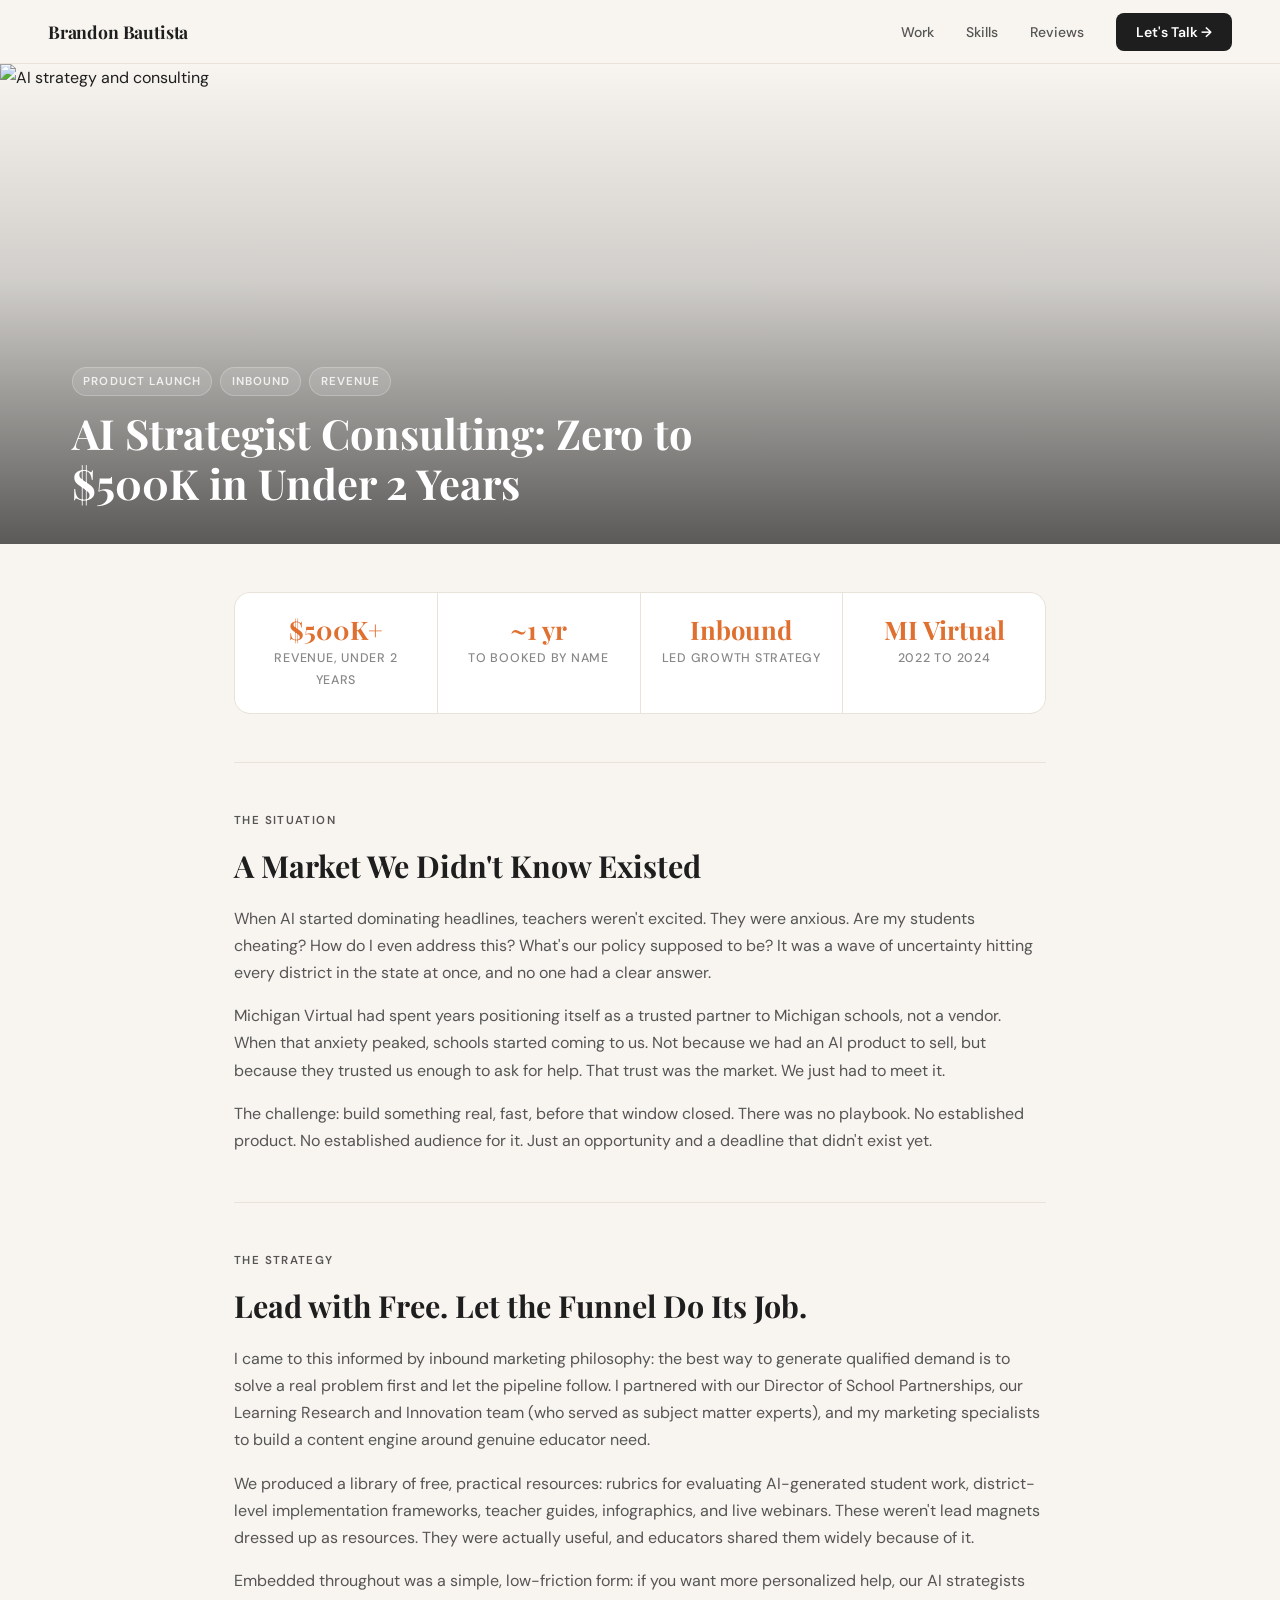
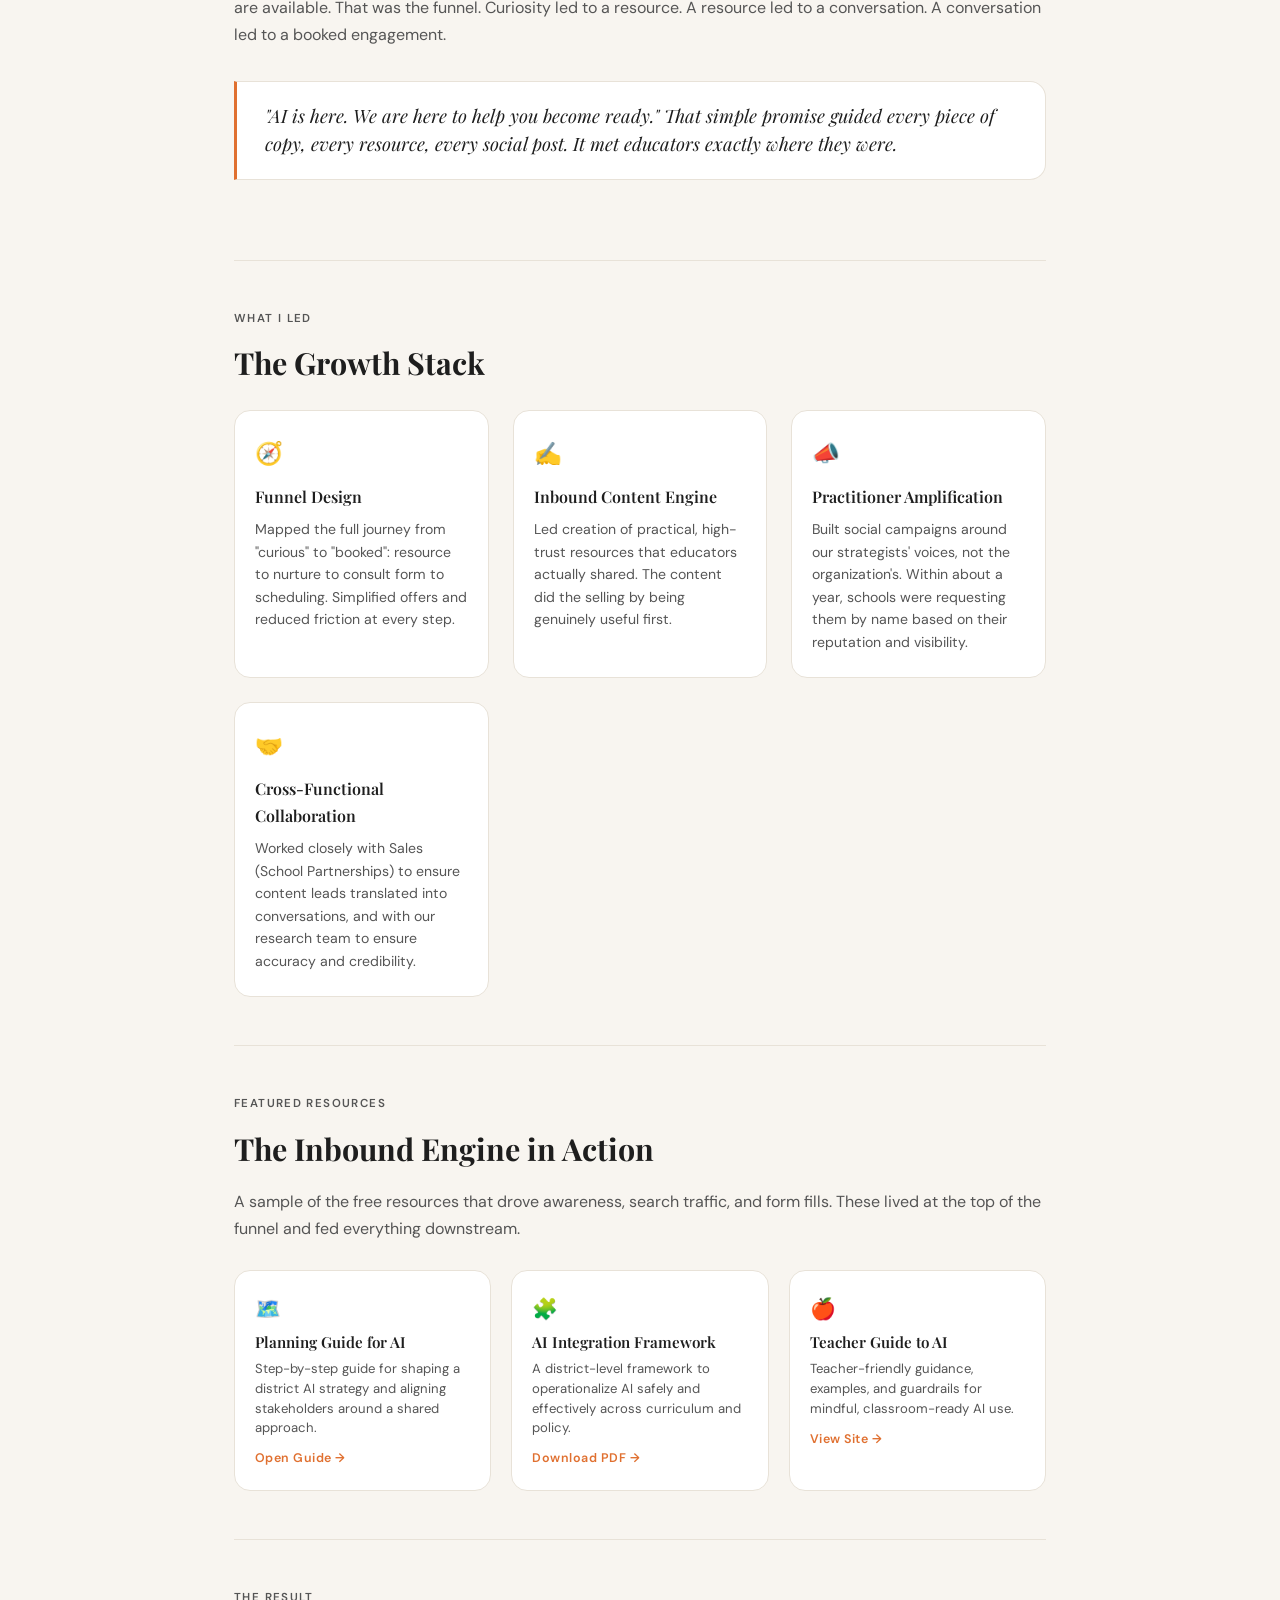
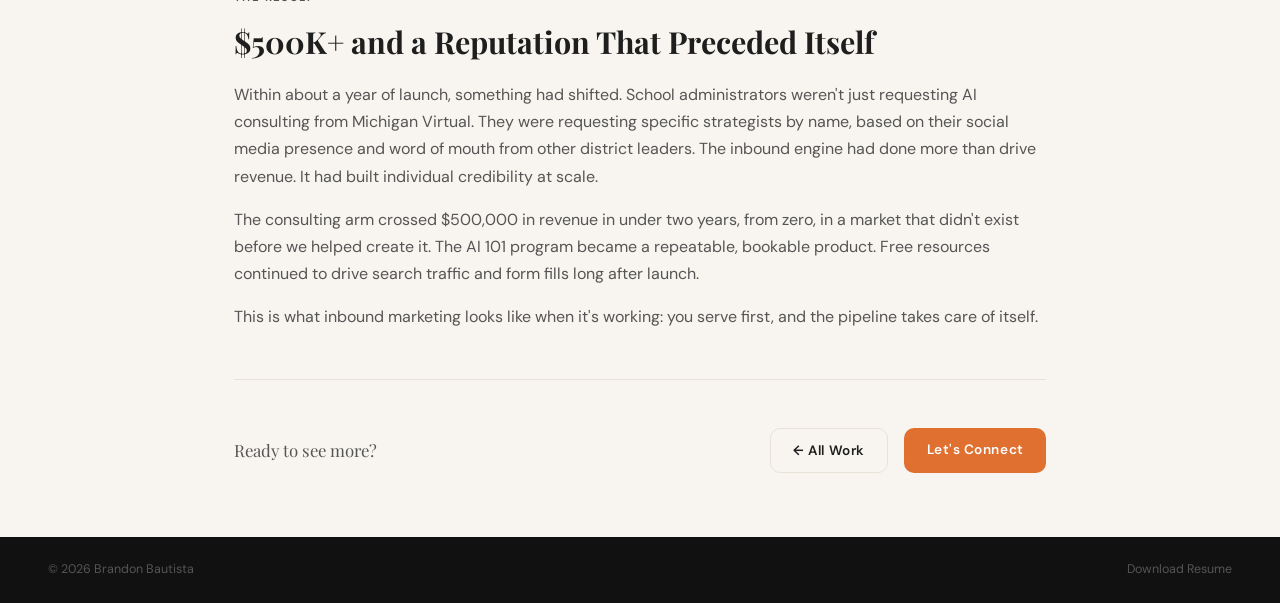
==== commit 1c4b29d4: "Update index.html" ====
--- a/projects/ai/index.html
+++ b/projects/ai/index.html
@@ -11,12 +11,19 @@
     *, *::before, *::after { box-sizing: border-box; margin: 0; padding: 0; }
 
     :root {
-      --paper: #faf9f7;
-      --paper-warm: #f3f0ea;
       --charcoal: #1e1e1e;
-      --accent: #c1440e;
-      --rule: #ddd8d0;
-      --text-muted: #6b6560;
+      --charcoal-mid: #2a2a2a;
+      --charcoal-light: #3a3a3a;
+      --orange: #e07030;
+      --orange-light: #f08040;
+      --cream: #f8f5f0;
+      --cream-dark: #e8e2d8;
+      --white: #fff;
+      --text-dark: #1e1e1e;
+      --text-mid: #555;
+      --text-light: #888;
+      --radius: 16px;
+      --radius-sm: 10px;
       --max-w: 860px;
     }
 
@@ -24,59 +31,65 @@
 
     body {
       font-family: 'DM Sans', sans-serif;
-      background: var(--paper);
-      color: var(--charcoal);
-      font-size: 17px;
+      background: var(--cream);
+      color: var(--text-dark);
+      font-size: 16px;
       line-height: 1.7;
     }
 
-    /* ── NAV ── */
+    /* NAV */
     nav {
-      background: var(--charcoal);
       position: sticky;
       top: 0;
       z-index: 100;
-    }
-    .nav-inner {
-      max-width: 1200px;
-      margin: 0 auto;
-      padding: 0 2rem;
+      background: rgba(248,245,240,0.95);
+      backdrop-filter: blur(8px);
+      border-bottom: 1px solid var(--cream-dark);
+      padding: 0 48px;
       display: flex;
       align-items: center;
       justify-content: space-between;
-      height: 60px;
+      height: 64px;
     }
     .nav-logo {
       font-family: 'Playfair Display', serif;
-      font-size: 1.05rem;
-      color: #fff;
+      font-size: 1.1rem;
+      font-weight: 700;
+      color: var(--charcoal);
       text-decoration: none;
-      letter-spacing: 0.01em;
+      letter-spacing: -0.01em;
     }
     .nav-links {
       display: flex;
-      gap: 2rem;
+      align-items: center;
+      gap: 32px;
       list-style: none;
     }
     .nav-links a {
-      color: rgba(255,255,255,0.75);
       text-decoration: none;
+      color: var(--text-mid);
       font-size: 0.875rem;
       font-weight: 500;
-      letter-spacing: 0.03em;
       transition: color 0.2s;
     }
-    .nav-links a:hover { color: #fff; }
-
-    /* ── HERO ── */
+    .nav-links a:hover { color: var(--orange); }
+    .nav-cta {
+      background: var(--charcoal) !important;
+      color: var(--white) !important;
+      padding: 10px 20px !important;
+      border-radius: 8px;
+      font-weight: 600 !important;
+    }
+    .nav-cta:hover { background: var(--orange) !important; color: var(--white) !important; }
+
+    /* HERO */
     .hero {
       position: relative;
       height: 480px;
       overflow: hidden;
     }
     .hero img {
-      width: 100%;
-      height: 100%;
+      width: 100%; height: 100%;
       object-fit: cover;
       object-position: center 40%;
       display: block;
@@ -88,19 +101,12 @@
     }
     .hero-content {
       position: absolute;
-      bottom: 0;
-      left: 0;
-      right: 0;
+      bottom: 0; left: 0; right: 0;
       padding: 2.5rem 2rem 2.25rem;
       max-width: 1200px;
       margin: 0 auto;
     }
-    .hero-tags {
-      display: flex;
-      gap: 0.5rem;
-      flex-wrap: wrap;
-      margin-bottom: 0.75rem;
-    }
+    .hero-tags { display: flex; gap: 0.5rem; flex-wrap: wrap; margin-bottom: 0.75rem; }
     .tag {
       font-size: 0.72rem;
       font-weight: 600;
@@ -110,7 +116,7 @@
       background: rgba(255,255,255,0.13);
       border: 1px solid rgba(255,255,255,0.22);
       padding: 0.25rem 0.65rem;
-      border-radius: 2px;
+      border-radius: 20px;
     }
     .hero-title {
       font-family: 'Playfair Display', serif;
@@ -121,26 +127,26 @@
       max-width: 700px;
     }
 
-    /* ── LAYOUT ── */
+    /* LAYOUT */
     .case-body {
       max-width: var(--max-w);
       margin: 0 auto;
       padding: 0 1.5rem;
     }
 
-    /* ── AT A GLANCE ── */
+    /* AT A GLANCE */
     .glance {
       display: grid;
       grid-template-columns: repeat(auto-fit, minmax(160px, 1fr));
       gap: 1px;
-      background: var(--rule);
-      border: 1px solid var(--rule);
-      border-radius: 4px;
+      background: var(--cream-dark);
+      border: 1px solid var(--cream-dark);
+      border-radius: var(--radius);
       margin: 3rem 0;
       overflow: hidden;
     }
     .glance-item {
-      background: var(--paper-warm);
+      background: var(--white);
       padding: 1.4rem 1.25rem;
       text-align: center;
     }
@@ -148,25 +154,25 @@
       font-family: 'Playfair Display', serif;
       font-size: 1.6rem;
       font-weight: 700;
-      color: var(--accent);
+      color: var(--orange);
       line-height: 1.1;
     }
     .glance-label {
       font-size: 0.78rem;
       letter-spacing: 0.06em;
       text-transform: uppercase;
-      color: var(--text-muted);
+      color: var(--text-light);
       margin-top: 0.3rem;
       font-weight: 500;
     }
 
-    /* ── SECTION HEADINGS ── */
+    /* SECTION HEADINGS */
     .section-label {
       font-size: 0.72rem;
       letter-spacing: 0.12em;
       text-transform: uppercase;
       font-weight: 600;
-      color: var(--accent);
+      color: var(--orange);
       margin-bottom: 0.5rem;
     }
     .section-title {
@@ -174,21 +180,22 @@
       font-size: clamp(1.4rem, 3vw, 1.9rem);
       font-weight: 700;
       line-height: 1.25;
+      color: var(--charcoal);
       margin-bottom: 1.25rem;
     }
 
-    /* ── PROSE SECTIONS ── */
+    /* PROSE SECTIONS */
     .prose-section {
       padding: 3rem 0;
-      border-top: 1px solid var(--rule);
+      border-top: 1px solid var(--cream-dark);
     }
     .prose-section p {
-      color: #3a3530;
+      color: var(--text-mid);
       margin-bottom: 1rem;
     }
     .prose-section p:last-child { margin-bottom: 0; }
 
-    /* ── WHAT I LED GRID ── */
+    /* WHAT I LED GRID */
     .led-grid {
       display: grid;
       grid-template-columns: repeat(auto-fit, minmax(240px, 1fr));
@@ -196,29 +203,27 @@
       margin-top: 1.75rem;
     }
     .led-card {
-      background: var(--paper-warm);
-      border: 1px solid var(--rule);
-      border-radius: 4px;
+      background: var(--white);
+      border: 1.5px solid var(--cream-dark);
+      border-radius: var(--radius);
       padding: 1.5rem 1.25rem;
-    }
-    .led-icon {
-      font-size: 1.4rem;
-      margin-bottom: 0.6rem;
-      display: block;
-    }
+      transition: border-color 0.2s, box-shadow 0.2s;
+    }
+    .led-card:hover {
+      border-color: var(--orange);
+      box-shadow: 0 4px 20px rgba(224,112,48,0.08);
+    }
+    .led-icon { font-size: 1.4rem; margin-bottom: 0.6rem; display: block; }
     .led-card h3 {
       font-family: 'Playfair Display', serif;
       font-size: 1rem;
       font-weight: 600;
       margin-bottom: 0.5rem;
-    }
-    .led-card p {
-      font-size: 0.88rem;
-      color: var(--text-muted);
-      line-height: 1.6;
-    }
-
-    /* ── RESOURCES ── */
+      color: var(--charcoal);
+    }
+    .led-card p { font-size: 0.88rem; color: var(--text-mid); line-height: 1.6; }
+
+    /* RESOURCES */
     .resources-grid {
       display: grid;
       grid-template-columns: repeat(auto-fit, minmax(220px, 1fr));
@@ -226,10 +231,10 @@
       margin-top: 1.75rem;
     }
     .resource-card {
-      border: 1px solid var(--rule);
-      border-radius: 4px;
+      border: 1.5px solid var(--cream-dark);
+      border-radius: var(--radius);
       padding: 1.25rem;
-      background: #fff;
+      background: var(--white);
       text-decoration: none;
       color: inherit;
       display: flex;
@@ -238,8 +243,8 @@
       transition: border-color 0.2s, box-shadow 0.2s;
     }
     .resource-card:hover {
-      border-color: var(--accent);
-      box-shadow: 0 2px 12px rgba(193,68,14,0.09);
+      border-color: var(--orange);
+      box-shadow: 0 4px 20px rgba(224,112,48,0.08);
     }
     .resource-icon { font-size: 1.3rem; }
     .resource-title {
@@ -247,27 +252,26 @@
       font-size: 0.95rem;
       font-weight: 600;
       line-height: 1.3;
-    }
-    .resource-desc {
-      font-size: 0.82rem;
-      color: var(--text-muted);
-      line-height: 1.5;
-    }
+      color: var(--charcoal);
+    }
+    .resource-desc { font-size: 0.82rem; color: var(--text-mid); line-height: 1.5; }
     .resource-cta {
       font-size: 0.78rem;
       font-weight: 600;
-      color: var(--accent);
+      color: var(--orange);
       letter-spacing: 0.04em;
       margin-top: 0.25rem;
     }
 
-    /* ── PULLQUOTE ── */
+    /* PULLQUOTE */
     .pullquote {
-      border-left: 3px solid var(--accent);
+      border-left: 3px solid var(--orange);
       padding: 1.25rem 1.75rem;
       margin: 2rem 0;
-      background: var(--paper-warm);
-      border-radius: 0 4px 4px 0;
+      background: var(--white);
+      border-radius: 0 var(--radius) var(--radius) 0;
+      border: 1.5px solid var(--cream-dark);
+      border-left: 3px solid var(--orange);
     }
     .pullquote p {
       font-family: 'Playfair Display', serif;
@@ -277,9 +281,9 @@
       line-height: 1.55;
     }
 
-    /* ── CTA STRIP ── */
+    /* CTA STRIP */
     .cta-strip {
-      border-top: 1px solid var(--rule);
+      border-top: 1px solid var(--cream-dark);
       padding: 3rem 0 4rem;
       display: flex;
       align-items: center;
@@ -290,7 +294,7 @@
     .cta-strip-left {
       font-family: 'Playfair Display', serif;
       font-size: 1.05rem;
-      color: var(--text-muted);
+      color: var(--text-mid);
     }
     .btn-set { display: flex; gap: 1rem; flex-wrap: wrap; }
     .btn {
@@ -299,32 +303,37 @@
       font-size: 0.85rem;
       font-weight: 600;
       letter-spacing: 0.04em;
-      border-radius: 3px;
+      border-radius: var(--radius-sm);
       text-decoration: none;
-      transition: background 0.2s, color 0.2s;
-    }
-    .btn-primary {
-      background: var(--accent);
-      color: #fff;
-    }
-    .btn-primary:hover { background: #a8380b; }
+      transition: background 0.2s, color 0.2s, border-color 0.2s;
+    }
+    .btn-primary { background: var(--orange); color: #fff; }
+    .btn-primary:hover { background: var(--orange-light); }
     .btn-ghost {
-      border: 1.5px solid var(--rule);
+      border: 1.5px solid var(--cream-dark);
       color: var(--charcoal);
       background: transparent;
     }
-    .btn-ghost:hover { border-color: var(--charcoal); }
-
-    /* ── FOOTER ── */
+    .btn-ghost:hover { border-color: var(--orange); color: var(--orange); }
+
+    /* FOOTER */
     footer {
-      background: var(--charcoal);
-      color: rgba(255,255,255,0.5);
-      text-align: center;
-      font-size: 0.8rem;
-      padding: 1.5rem 1rem;
-      letter-spacing: 0.04em;
-    }
-
+      background: #111;
+      padding: 22px 48px;
+      display: flex;
+      justify-content: space-between;
+      align-items: center;
+    }
+    footer p { font-size: 0.78rem; color: #555; }
+    footer a { font-size: 0.78rem; color: #555; text-decoration: none; transition: color 0.2s; }
+    footer a:hover { color: var(--orange); }
+
+    @media (max-width: 768px) {
+      nav { padding: 0 20px; }
+      .nav-links { gap: 16px; }
+      .nav-links li:not(:last-child) { display: none; }
+      footer { padding: 20px; flex-direction: column; gap: 8px; text-align: center; }
+    }
     @media (max-width: 600px) {
       .hero { height: 360px; }
       .led-grid { grid-template-columns: 1fr; }
@@ -336,20 +345,18 @@
 
 <!-- NAV -->
 <nav>
-  <div class="nav-inner">
-    <a href="https://brandonbautista.github.io/" class="nav-logo">Brandon Bautista</a>
-    <ul class="nav-links">
-      <li><a href="https://brandonbautista.github.io/#projects">Work</a></li>
-      <li><a href="https://brandonbautista.github.io/#skills">Skills</a></li>
-      <li><a href="https://brandonbautista.github.io/#testimonials">Reviews</a></li>
-      <li><a href="https://brandonbautista.github.io/#contact">Let's Talk</a></li>
-    </ul>
-  </div>
+  <a href="/" class="nav-logo">Brandon Bautista</a>
+  <ul class="nav-links">
+    <li><a href="/#work">Work</a></li>
+    <li><a href="/#skills">Skills</a></li>
+    <li><a href="/#reviews">Reviews</a></li>
+    <li><a href="/#contact" class="nav-cta">Let's Talk &rarr;</a></li>
+  </ul>
 </nav>
 
 <!-- HERO -->
 <div class="hero">
-  <img src="https://images.unsplash.com/photo-1677442136019-21780ecad995?q=80&w=1740&auto=format&fit=crop" alt="AI strategy and consulting" />
+  <img src="https://images.unsplash.com/photo-1674027444636-ce7379d51252?q=80&w=1740&auto=format&fit=crop" alt="AI strategy and consulting" />
   <div class="hero-overlay"></div>
   <div class="hero-content">
     <div class="hero-tags">
@@ -474,15 +481,16 @@
   <div class="cta-strip">
     <span class="cta-strip-left">Ready to see more?</span>
     <div class="btn-set">
-      <a href="https://brandonbautista.github.io/" class="btn btn-ghost">&larr; All Work</a>
-      <a href="https://brandonbautista.github.io/#contact" class="btn btn-primary">Let's Connect</a>
+      <a href="/" class="btn btn-ghost">&larr; All Work</a>
+      <a href="/#contact" class="btn btn-primary">Let's Connect</a>
     </div>
   </div>
 
 </div>
 
 <footer>
-  &copy; 2026 Brandon Bautista
+  <p>&copy; 2026 Brandon Bautista</p>
+  <a href="../../Bautista_Resume.pdf">Download Resume</a>
 </footer>
 
 </body>
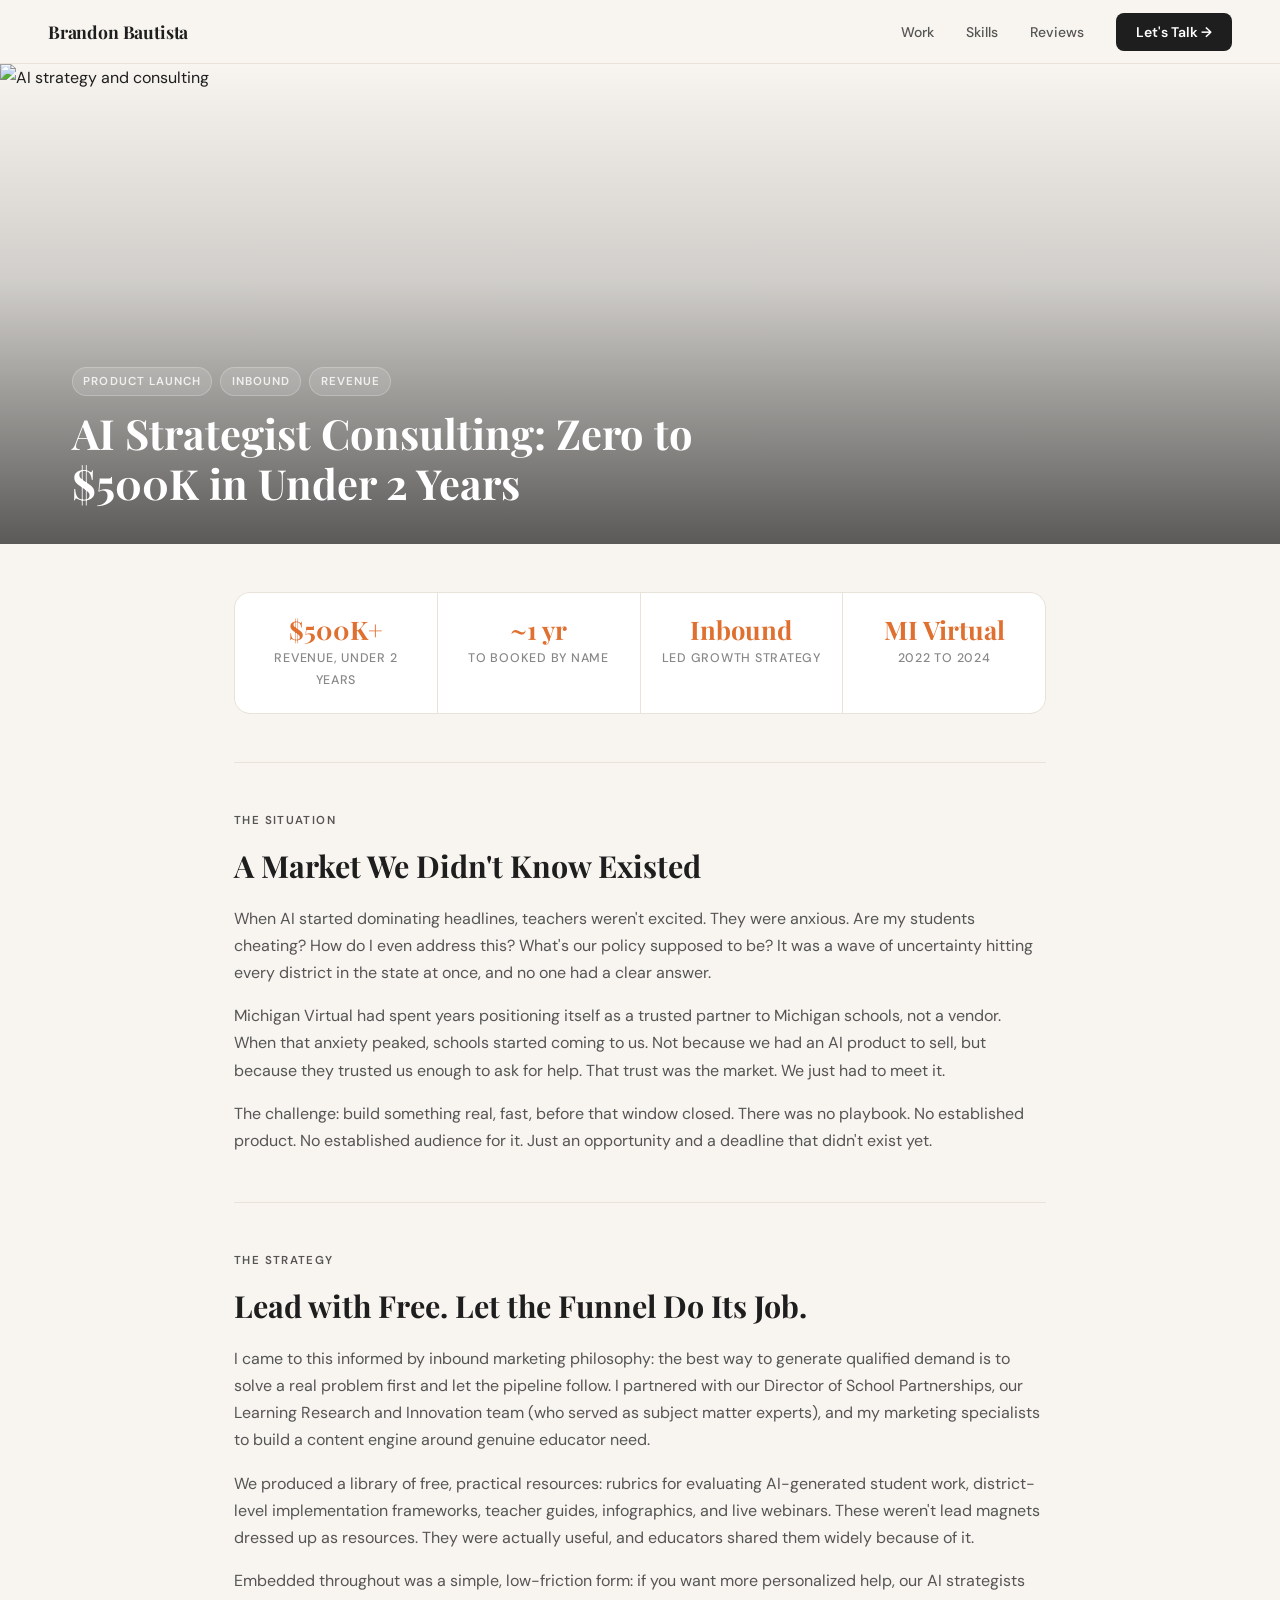
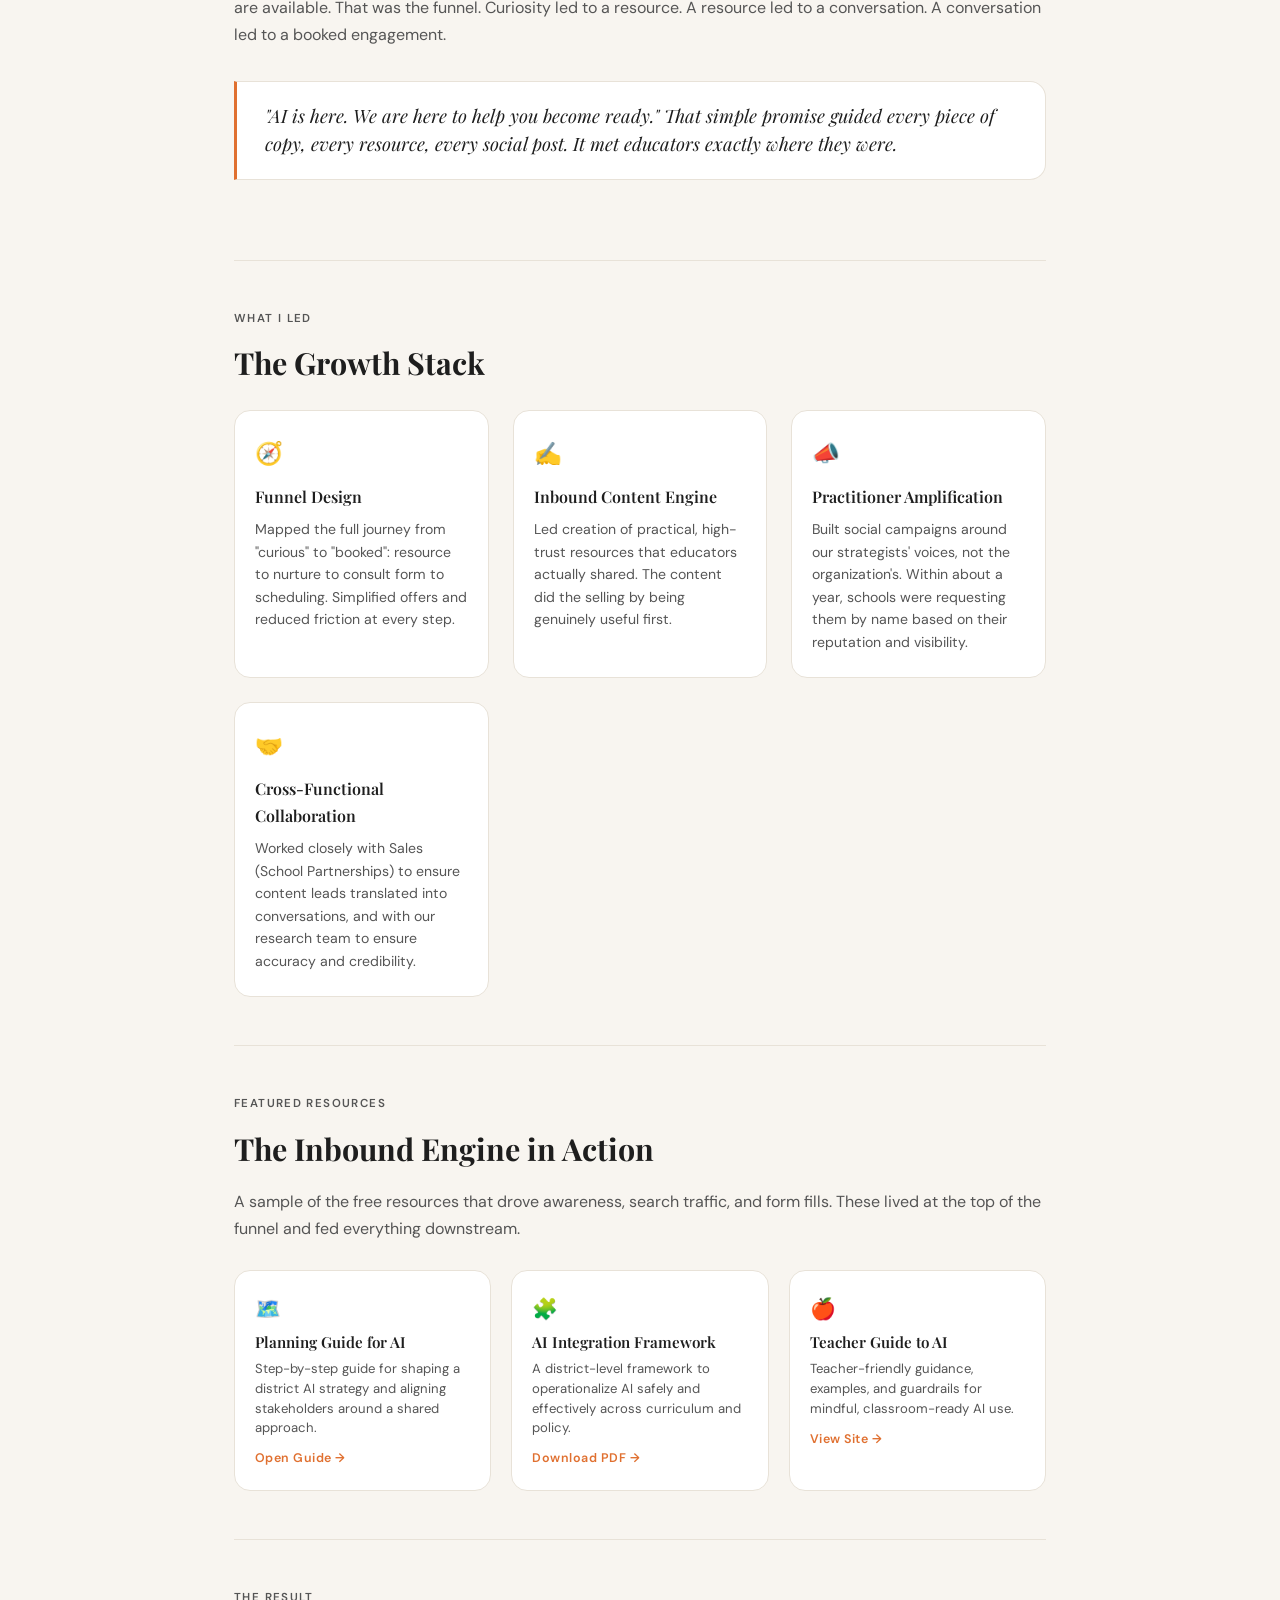
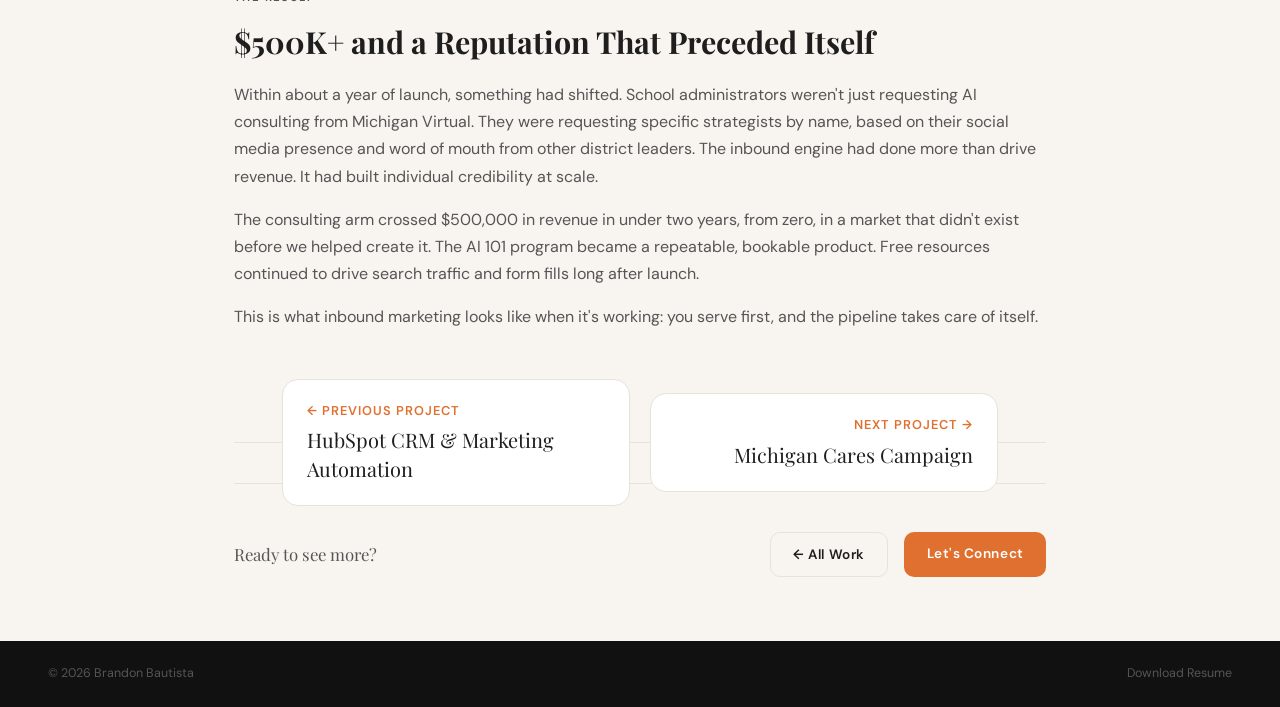
==== commit 2223e048: "Apply staged updates to projects/ai/index.html (stylesheet refactor + nav + favicon/SEO)" ====
--- a/projects/ai/index.html
+++ b/projects/ai/index.html
@@ -4,342 +4,38 @@
   <meta charset="UTF-8" />
   <meta name="viewport" content="width=device-width, initial-scale=1.0" />
   <title>AI Strategist Consulting | Brandon Bautista</title>
+  <link rel="icon" type="image/png" href="/favicon.png" />
+  <meta name="description" content="Built an AI consulting arm from zero to $500K+ in under two years. No playbook, no established product, no established audience — just an opportunity and a deadline." />
+  <meta property="og:title" content="AI Strategist Consulting | Brandon Bautista" />
+  <meta property="og:description" content="Built an AI consulting arm from zero to $500K+ in under two years. No playbook, no established product, no established audience — just an opportunity and a deadline." />
+  <meta property="og:type" content="website" />
+  <meta property="og:url" content="https://brandonbautista.com/projects/ai/" />
+  <meta name="twitter:card" content="summary" />
+  <meta name="twitter:title" content="AI Strategist Consulting | Brandon Bautista" />
+  <meta name="twitter:description" content="Built an AI consulting arm from zero to $500K+ in under two years. No playbook, no established product, no established audience — just an opportunity and a deadline." />
   <link rel="preconnect" href="https://fonts.googleapis.com" />
   <link rel="preconnect" href="https://fonts.gstatic.com" crossorigin />
   <link href="https://fonts.googleapis.com/css2?family=Playfair+Display:ital,wght@0,400;0,600;0,700;1,400&family=DM+Sans:wght@300;400;500;600&display=swap" rel="stylesheet" />
-  <style>
-    *, *::before, *::after { box-sizing: border-box; margin: 0; padding: 0; }
-
-    :root {
-      --charcoal: #1e1e1e;
-      --charcoal-mid: #2a2a2a;
-      --charcoal-light: #3a3a3a;
-      --orange: #e07030;
-      --orange-light: #f08040;
-      --cream: #f8f5f0;
-      --cream-dark: #e8e2d8;
-      --white: #fff;
-      --text-dark: #1e1e1e;
-      --text-mid: #555;
-      --text-light: #888;
-      --radius: 16px;
-      --radius-sm: 10px;
-      --max-w: 860px;
-    }
-
-    html { scroll-behavior: smooth; }
-
-    body {
-      font-family: 'DM Sans', sans-serif;
-      background: var(--cream);
-      color: var(--text-dark);
-      font-size: 16px;
-      line-height: 1.7;
-    }
-
-    /* NAV */
-    nav {
-      position: sticky;
-      top: 0;
-      z-index: 100;
-      background: rgba(248,245,240,0.95);
-      backdrop-filter: blur(8px);
-      border-bottom: 1px solid var(--cream-dark);
-      padding: 0 48px;
-      display: flex;
-      align-items: center;
-      justify-content: space-between;
-      height: 64px;
-    }
-    .nav-logo {
-      font-family: 'Playfair Display', serif;
-      font-size: 1.1rem;
-      font-weight: 700;
-      color: var(--charcoal);
-      text-decoration: none;
-      letter-spacing: -0.01em;
-    }
-    .nav-links {
-      display: flex;
-      align-items: center;
-      gap: 32px;
-      list-style: none;
-    }
-    .nav-links a {
-      text-decoration: none;
-      color: var(--text-mid);
-      font-size: 0.875rem;
-      font-weight: 500;
-      transition: color 0.2s;
-    }
-    .nav-links a:hover { color: var(--orange); }
-    .nav-cta {
-      background: var(--charcoal) !important;
-      color: var(--white) !important;
-      padding: 10px 20px !important;
-      border-radius: 8px;
-      font-weight: 600 !important;
-    }
-    .nav-cta:hover { background: var(--orange) !important; color: var(--white) !important; }
-
-    /* HERO */
-    .hero {
-      position: relative;
-      height: 480px;
-      overflow: hidden;
-    }
-    .hero img {
-      width: 100%; height: 100%;
-      object-fit: cover;
-      object-position: center 40%;
-      display: block;
-    }
-    .hero-overlay {
-      position: absolute;
-      inset: 0;
-      background: linear-gradient(to top, rgba(30,30,30,0.72) 0%, rgba(30,30,30,0.18) 55%, transparent 100%);
-    }
-    .hero-content {
-      position: absolute;
-      bottom: 0; left: 0; right: 0;
-      padding: 2.5rem 2rem 2.25rem;
-      max-width: 1200px;
-      margin: 0 auto;
-    }
-    .hero-tags { display: flex; gap: 0.5rem; flex-wrap: wrap; margin-bottom: 0.75rem; }
-    .tag {
-      font-size: 0.72rem;
-      font-weight: 600;
-      letter-spacing: 0.09em;
-      text-transform: uppercase;
-      color: rgba(255,255,255,0.82);
-      background: rgba(255,255,255,0.13);
-      border: 1px solid rgba(255,255,255,0.22);
-      padding: 0.25rem 0.65rem;
-      border-radius: 20px;
-    }
-    .hero-title {
-      font-family: 'Playfair Display', serif;
-      font-size: clamp(1.75rem, 4vw, 2.6rem);
-      font-weight: 700;
-      color: #fff;
-      line-height: 1.2;
-      max-width: 700px;
-    }
-
-    /* LAYOUT */
-    .case-body {
-      max-width: var(--max-w);
-      margin: 0 auto;
-      padding: 0 1.5rem;
-    }
-
-    /* AT A GLANCE */
-    .glance {
-      display: grid;
-      grid-template-columns: repeat(auto-fit, minmax(160px, 1fr));
-      gap: 1px;
-      background: var(--cream-dark);
-      border: 1px solid var(--cream-dark);
-      border-radius: var(--radius);
-      margin: 3rem 0;
-      overflow: hidden;
-    }
-    .glance-item {
-      background: var(--white);
-      padding: 1.4rem 1.25rem;
-      text-align: center;
-    }
-    .glance-value {
-      font-family: 'Playfair Display', serif;
-      font-size: 1.6rem;
-      font-weight: 700;
-      color: var(--orange);
-      line-height: 1.1;
-    }
-    .glance-label {
-      font-size: 0.78rem;
-      letter-spacing: 0.06em;
-      text-transform: uppercase;
-      color: var(--text-light);
-      margin-top: 0.3rem;
-      font-weight: 500;
-    }
-
-    /* SECTION HEADINGS */
-    .section-label {
-      font-size: 0.72rem;
-      letter-spacing: 0.12em;
-      text-transform: uppercase;
-      font-weight: 600;
-      color: var(--orange);
-      margin-bottom: 0.5rem;
-    }
-    .section-title {
-      font-family: 'Playfair Display', serif;
-      font-size: clamp(1.4rem, 3vw, 1.9rem);
-      font-weight: 700;
-      line-height: 1.25;
-      color: var(--charcoal);
-      margin-bottom: 1.25rem;
-    }
-
-    /* PROSE SECTIONS */
-    .prose-section {
-      padding: 3rem 0;
-      border-top: 1px solid var(--cream-dark);
-    }
-    .prose-section p {
-      color: var(--text-mid);
-      margin-bottom: 1rem;
-    }
-    .prose-section p:last-child { margin-bottom: 0; }
-
-    /* WHAT I LED GRID */
-    .led-grid {
-      display: grid;
-      grid-template-columns: repeat(auto-fit, minmax(240px, 1fr));
-      gap: 1.5rem;
-      margin-top: 1.75rem;
-    }
-    .led-card {
-      background: var(--white);
-      border: 1.5px solid var(--cream-dark);
-      border-radius: var(--radius);
-      padding: 1.5rem 1.25rem;
-      transition: border-color 0.2s, box-shadow 0.2s;
-    }
-    .led-card:hover {
-      border-color: var(--orange);
-      box-shadow: 0 4px 20px rgba(224,112,48,0.08);
-    }
-    .led-icon { font-size: 1.4rem; margin-bottom: 0.6rem; display: block; }
-    .led-card h3 {
-      font-family: 'Playfair Display', serif;
-      font-size: 1rem;
-      font-weight: 600;
-      margin-bottom: 0.5rem;
-      color: var(--charcoal);
-    }
-    .led-card p { font-size: 0.88rem; color: var(--text-mid); line-height: 1.6; }
-
-    /* RESOURCES */
-    .resources-grid {
-      display: grid;
-      grid-template-columns: repeat(auto-fit, minmax(220px, 1fr));
-      gap: 1.25rem;
-      margin-top: 1.75rem;
-    }
-    .resource-card {
-      border: 1.5px solid var(--cream-dark);
-      border-radius: var(--radius);
-      padding: 1.25rem;
-      background: var(--white);
-      text-decoration: none;
-      color: inherit;
-      display: flex;
-      flex-direction: column;
-      gap: 0.4rem;
-      transition: border-color 0.2s, box-shadow 0.2s;
-    }
-    .resource-card:hover {
-      border-color: var(--orange);
-      box-shadow: 0 4px 20px rgba(224,112,48,0.08);
-    }
-    .resource-icon { font-size: 1.3rem; }
-    .resource-title {
-      font-family: 'Playfair Display', serif;
-      font-size: 0.95rem;
-      font-weight: 600;
-      line-height: 1.3;
-      color: var(--charcoal);
-    }
-    .resource-desc { font-size: 0.82rem; color: var(--text-mid); line-height: 1.5; }
-    .resource-cta {
-      font-size: 0.78rem;
-      font-weight: 600;
-      color: var(--orange);
-      letter-spacing: 0.04em;
-      margin-top: 0.25rem;
-    }
-
-    /* PULLQUOTE */
-    .pullquote {
-      border-left: 3px solid var(--orange);
-      padding: 1.25rem 1.75rem;
-      margin: 2rem 0;
-      background: var(--white);
-      border-radius: 0 var(--radius) var(--radius) 0;
-      border: 1.5px solid var(--cream-dark);
-      border-left: 3px solid var(--orange);
-    }
-    .pullquote p {
-      font-family: 'Playfair Display', serif;
-      font-size: 1.15rem;
-      font-style: italic;
-      color: var(--charcoal);
-      line-height: 1.55;
-    }
-
-    /* CTA STRIP */
-    .cta-strip {
-      border-top: 1px solid var(--cream-dark);
-      padding: 3rem 0 4rem;
-      display: flex;
-      align-items: center;
-      justify-content: space-between;
-      flex-wrap: wrap;
-      gap: 1rem;
-    }
-    .cta-strip-left {
-      font-family: 'Playfair Display', serif;
-      font-size: 1.05rem;
-      color: var(--text-mid);
-    }
-    .btn-set { display: flex; gap: 1rem; flex-wrap: wrap; }
-    .btn {
-      display: inline-block;
-      padding: 0.65rem 1.4rem;
-      font-size: 0.85rem;
-      font-weight: 600;
-      letter-spacing: 0.04em;
-      border-radius: var(--radius-sm);
-      text-decoration: none;
-      transition: background 0.2s, color 0.2s, border-color 0.2s;
-    }
-    .btn-primary { background: var(--orange); color: #fff; }
-    .btn-primary:hover { background: var(--orange-light); }
-    .btn-ghost {
-      border: 1.5px solid var(--cream-dark);
-      color: var(--charcoal);
-      background: transparent;
-    }
-    .btn-ghost:hover { border-color: var(--orange); color: var(--orange); }
-
-    /* FOOTER */
-    footer {
-      background: #111;
-      padding: 22px 48px;
-      display: flex;
-      justify-content: space-between;
-      align-items: center;
-    }
-    footer p { font-size: 0.78rem; color: #555; }
-    footer a { font-size: 0.78rem; color: #555; text-decoration: none; transition: color 0.2s; }
-    footer a:hover { color: var(--orange); }
-
-    @media (max-width: 768px) {
-      nav { padding: 0 20px; }
-      .nav-links { gap: 16px; }
-      .nav-links li:not(:last-child) { display: none; }
-      footer { padding: 20px; flex-direction: column; gap: 8px; text-align: center; }
-    }
-    @media (max-width: 600px) {
-      .hero { height: 360px; }
-      .led-grid { grid-template-columns: 1fr; }
-      .cta-strip { flex-direction: column; align-items: flex-start; }
-    }
-  </style>
+  <link rel="stylesheet" href="../../styles.css">
+<style>
+.hero img { width: 100%; height: 100%; object-fit: cover; object-position: center 40%; display: block; }
+.led-grid { display: grid; grid-template-columns: repeat(auto-fit, minmax(240px, 1fr)); gap: 1.5rem; margin-top: 1.75rem; }
+.led-card { background: var(--white); border: 1.5px solid var(--cream-dark); border-radius: var(--radius); padding: 1.5rem 1.25rem; transition: border-color 0.2s, box-shadow 0.2s; }
+.led-card:hover { border-color: var(--orange); box-shadow: 0 4px 20px rgba(224,112,48,0.08); }
+.led-icon { font-size: 1.4rem; margin-bottom: 0.6rem; display: block; }
+.led-card h3 { font-family: 'Playfair Display', serif; font-size: 1rem; font-weight: 600; margin-bottom: 0.5rem; color: var(--charcoal); }
+.led-card p { font-size: 0.88rem; color: var(--text-mid); line-height: 1.6; }
+.resources-grid { display: grid; grid-template-columns: repeat(auto-fit, minmax(220px, 1fr)); gap: 1.25rem; margin-top: 1.75rem; }
+.resource-card { border: 1.5px solid var(--cream-dark); border-radius: var(--radius); padding: 1.25rem; background: var(--white); text-decoration: none; color: inherit; display: flex; flex-direction: column; gap: 0.4rem; transition: border-color 0.2s, box-shadow 0.2s; }
+.resource-card:hover { border-color: var(--orange); box-shadow: 0 4px 20px rgba(224,112,48,0.08); }
+.resource-icon { font-size: 1.3rem; }
+.resource-title { font-family: 'Playfair Display', serif; font-size: 0.95rem; font-weight: 600; line-height: 1.3; color: var(--charcoal); }
+.resource-desc { font-size: 0.82rem; color: var(--text-mid); line-height: 1.5; }
+.resource-cta { font-size: 0.78rem; font-weight: 600; color: var(--orange); letter-spacing: 0.04em; margin-top: 0.25rem; }
+@media (max-width: 600px) {
+  .led-grid { grid-template-columns: 1fr; }
+}
+</style>
 </head>
 <body>
 
@@ -478,6 +174,18 @@
   </section>
 
   <!-- CTA -->
+    <!-- Project nav -->
+  <nav class="project-nav" aria-label="More projects">
+    <a href="../hubspot/index.html" class="nav-prev">
+      <span class="nav-label">&larr; Previous project</span>
+      <span class="nav-title">HubSpot CRM &amp; Marketing Automation</span>
+    </a>
+    <a href="../michigancares/index.html" class="nav-next">
+      <span class="nav-label">Next project &rarr;</span>
+      <span class="nav-title">Michigan Cares Campaign</span>
+    </a>
+  </nav>
+
   <div class="cta-strip">
     <span class="cta-strip-left">Ready to see more?</span>
     <div class="btn-set">
--- a/styles.css
+++ b/styles.css
@@ -0,0 +1,62 @@
+/* Shared stylesheet - brandonbautista.com design system (extracted 2026-10-05; no visual changes) */
+
+*, *::before, *::after { box-sizing: border-box; margin: 0; padding: 0; }
+:root { --charcoal: #1e1e1e; --charcoal-mid: #2a2a2a; --charcoal-light: #3a3a3a; --orange: #e07030; --orange-light: #f08040; --cream: #f8f5f0; --cream-dark: #e8e2d8; --white: #fff; --text-dark: #1e1e1e; --text-mid: #555; --text-light: #888; --radius: 16px; --radius-sm: 10px; --max-w: 860px; }
+html { scroll-behavior: smooth; }
+body { font-family: 'DM Sans', sans-serif; background: var(--cream); color: var(--text-dark); font-size: 16px; line-height: 1.7; }
+nav { position: sticky; top: 0; z-index: 100; background: rgba(248,245,240,0.95); backdrop-filter: blur(8px); border-bottom: 1px solid var(--cream-dark); padding: 0 48px; display: flex; align-items: center; justify-content: space-between; height: 64px; }
+.nav-logo { font-family: 'Playfair Display', serif; font-size: 1.1rem; font-weight: 700; color: var(--charcoal); text-decoration: none; letter-spacing: -0.01em; }
+.nav-links { display: flex; align-items: center; gap: 32px; list-style: none; }
+.nav-links a { text-decoration: none; color: var(--text-mid); font-size: 0.875rem; font-weight: 500; transition: color 0.2s; }
+.nav-links a:hover { color: var(--orange); }
+.nav-cta { background: var(--charcoal) !important; color: var(--white) !important; padding: 10px 20px !important; border-radius: 8px; font-weight: 600 !important; }
+.nav-cta:hover { background: var(--orange) !important; color: var(--white) !important; }
+.hero { position: relative; height: 480px; overflow: hidden; }
+.hero-overlay { position: absolute; inset: 0; background: linear-gradient(to top, rgba(30,30,30,0.72) 0%, rgba(30,30,30,0.18) 55%, transparent 100%); }
+.hero-content { position: absolute; bottom: 0; left: 0; right: 0; padding: 2.5rem 2rem 2.25rem; max-width: 1200px; margin: 0 auto; }
+.hero-tags { display: flex; gap: 0.5rem; flex-wrap: wrap; margin-bottom: 0.75rem; }
+.tag { font-size: 0.72rem; font-weight: 600; letter-spacing: 0.09em; text-transform: uppercase; color: rgba(255,255,255,0.82); background: rgba(255,255,255,0.13); border: 1px solid rgba(255,255,255,0.22); padding: 0.25rem 0.65rem; border-radius: 20px; }
+.hero-title { font-family: 'Playfair Display', serif; font-size: clamp(1.75rem, 4vw, 2.6rem); font-weight: 700; color: #fff; line-height: 1.2; max-width: 700px; }
+.case-body { max-width: var(--max-w); margin: 0 auto; padding: 0 1.5rem; }
+.glance { display: grid; grid-template-columns: repeat(auto-fit, minmax(160px, 1fr)); gap: 1px; background: var(--cream-dark); border: 1px solid var(--cream-dark); border-radius: var(--radius); margin: 3rem 0; overflow: hidden; }
+.glance-item { background: var(--white); padding: 1.4rem 1.25rem; text-align: center; }
+.glance-value { font-family: 'Playfair Display', serif; font-size: 1.6rem; font-weight: 700; color: var(--orange); line-height: 1.1; }
+.glance-label { font-size: 0.78rem; letter-spacing: 0.06em; text-transform: uppercase; color: var(--text-light); margin-top: 0.3rem; font-weight: 500; }
+.section-label { font-size: 0.72rem; letter-spacing: 0.12em; text-transform: uppercase; font-weight: 600; color: var(--orange); margin-bottom: 0.5rem; }
+.section-title { font-family: 'Playfair Display', serif; font-size: clamp(1.4rem, 3vw, 1.9rem); font-weight: 700; line-height: 1.25; color: var(--charcoal); margin-bottom: 1.25rem; }
+.prose-section { padding: 3rem 0; border-top: 1px solid var(--cream-dark); }
+.prose-section p { color: var(--text-mid); margin-bottom: 1rem; }
+.prose-section p:last-child { margin-bottom: 0; }
+.pullquote { border-left: 3px solid var(--orange); padding: 1.25rem 1.75rem; margin: 2rem 0; background: var(--white); border-radius: 0 var(--radius) var(--radius) 0; border: 1.5px solid var(--cream-dark); border-left: 3px solid var(--orange); }
+.pullquote p { font-family: 'Playfair Display', serif; font-size: 1.15rem; font-style: italic; color: var(--charcoal); line-height: 1.55; }
+.cta-strip { border-top: 1px solid var(--cream-dark); padding: 3rem 0 4rem; display: flex; align-items: center; justify-content: space-between; flex-wrap: wrap; gap: 1rem; }
+.cta-strip-left { font-family: 'Playfair Display', serif; font-size: 1.05rem; color: var(--text-mid); }
+.btn-set { display: flex; gap: 1rem; flex-wrap: wrap; }
+.btn { display: inline-block; padding: 0.65rem 1.4rem; font-size: 0.85rem; font-weight: 600; letter-spacing: 0.04em; border-radius: var(--radius-sm); text-decoration: none; transition: background 0.2s, color 0.2s, border-color 0.2s; }
+.btn-primary { background: var(--orange); color: #fff; }
+.btn-primary:hover { background: var(--orange-light); }
+.btn-ghost { border: 1.5px solid var(--cream-dark); color: var(--charcoal); background: transparent; }
+.btn-ghost:hover { border-color: var(--orange); color: var(--orange); }
+footer { background: #111; padding: 22px 48px; display: flex; justify-content: space-between; align-items: center; }
+footer p { font-size: 0.78rem; color: #555; }
+footer a { font-size: 0.78rem; color: #555; text-decoration: none; transition: color 0.2s; }
+footer a:hover { color: var(--orange); }
+@media (max-width: 768px) {
+  nav { padding: 0 20px; }
+  .nav-links { gap: 16px; }
+  .nav-links li:not(:last-child) { display: none; }
+  footer { padding: 20px; flex-direction: column; gap: 8px; text-align: center; }
+}
+@media (max-width: 600px) {
+  .hero { height: 360px; }
+  .cta-strip { flex-direction: column; align-items: flex-start; }
+}
+
+/* Project prev/next navigation */
+.project-nav { display: grid; grid-template-columns: 1fr 1fr; gap: 1.25rem; margin-bottom: 2.5rem; }
+.project-nav a { background: var(--white); border: 1.5px solid var(--cream-dark); border-radius: var(--radius); padding: 1.25rem 1.5rem; text-decoration: none; color: inherit; display: block; transition: border-color 0.2s, box-shadow 0.2s; }
+.project-nav a:hover { border-color: var(--orange); box-shadow: 0 4px 16px rgba(0,0,0,0.06); }
+.project-nav .nav-label { display: block; font-size: 0.8rem; text-transform: uppercase; letter-spacing: 0.08em; color: var(--orange); font-weight: 600; margin-bottom: 0.35rem; }
+.project-nav .nav-title { font-family: 'Playfair Display', serif; font-size: 1.25rem; line-height: 1.3; }
+.project-nav .nav-next { text-align: right; }
+@media (max-width: 600px) { .project-nav { grid-template-columns: 1fr; } .project-nav .nav-next { text-align: left; } }
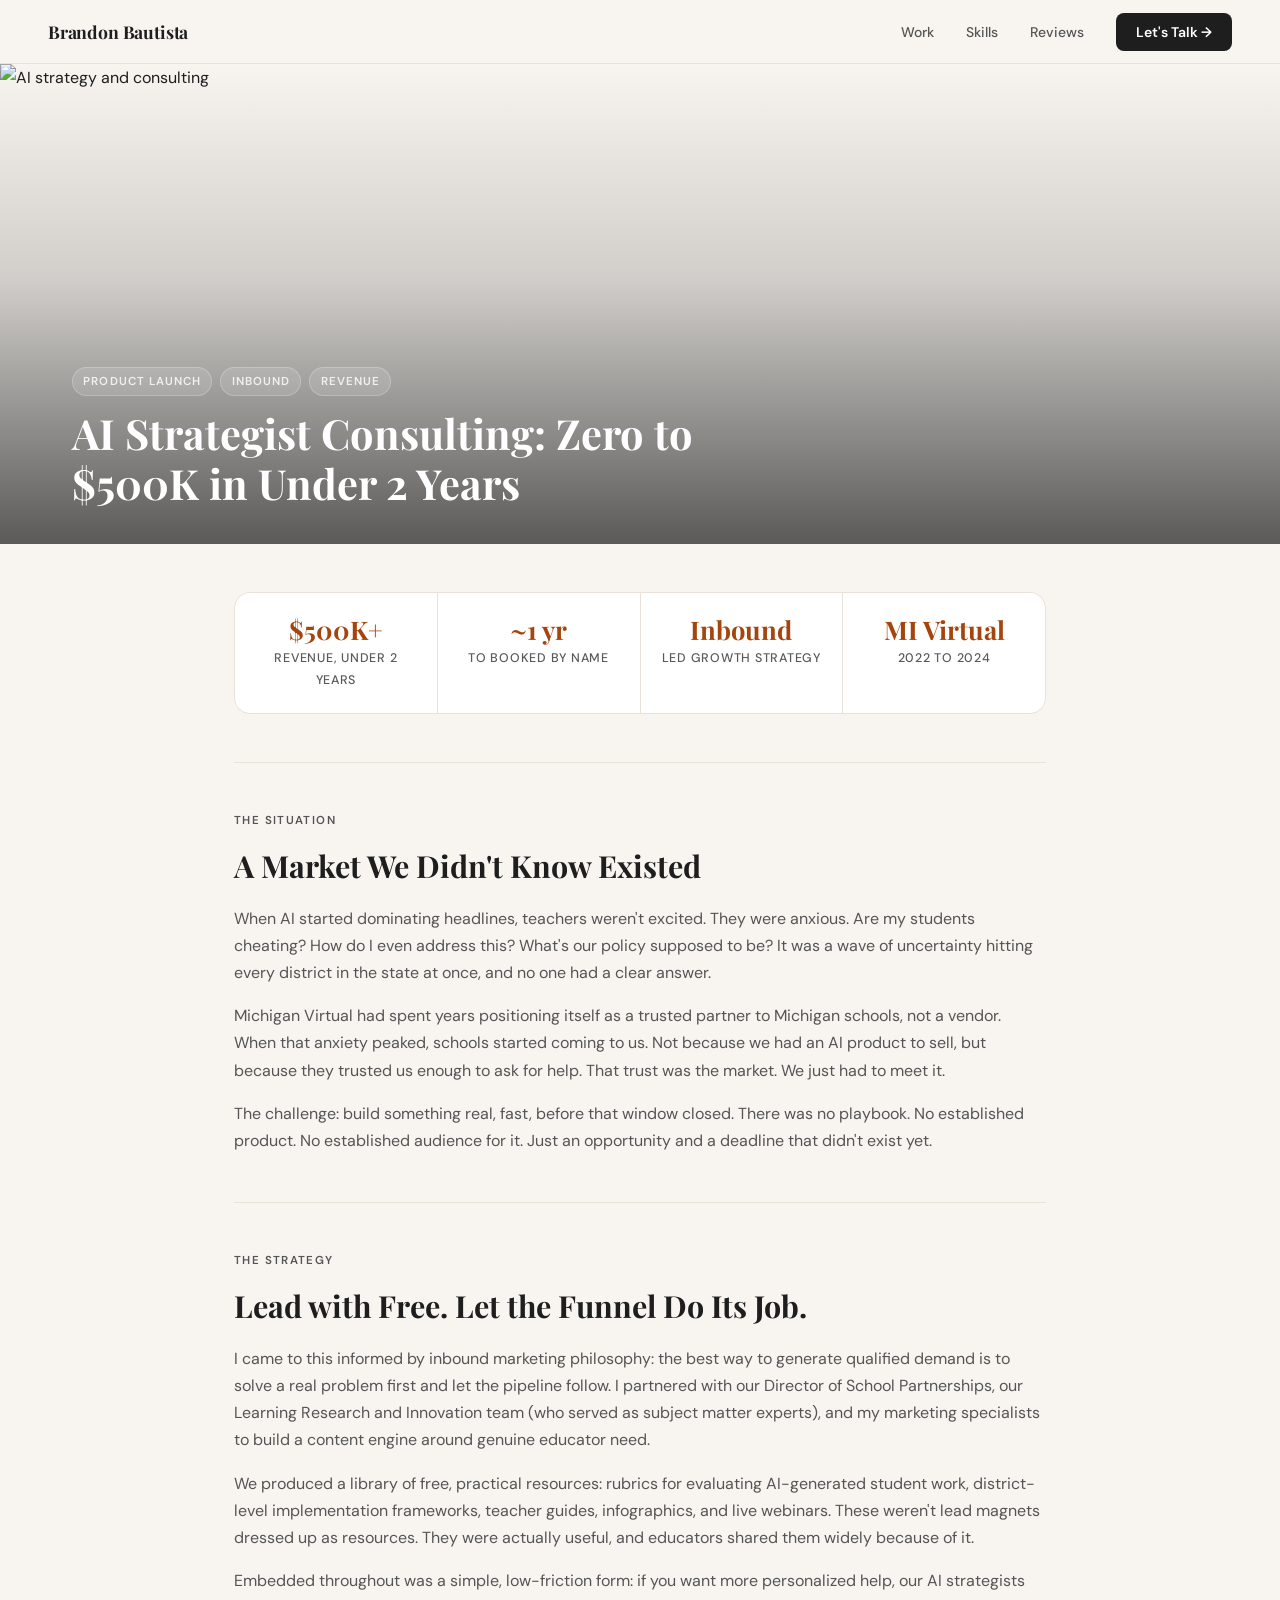
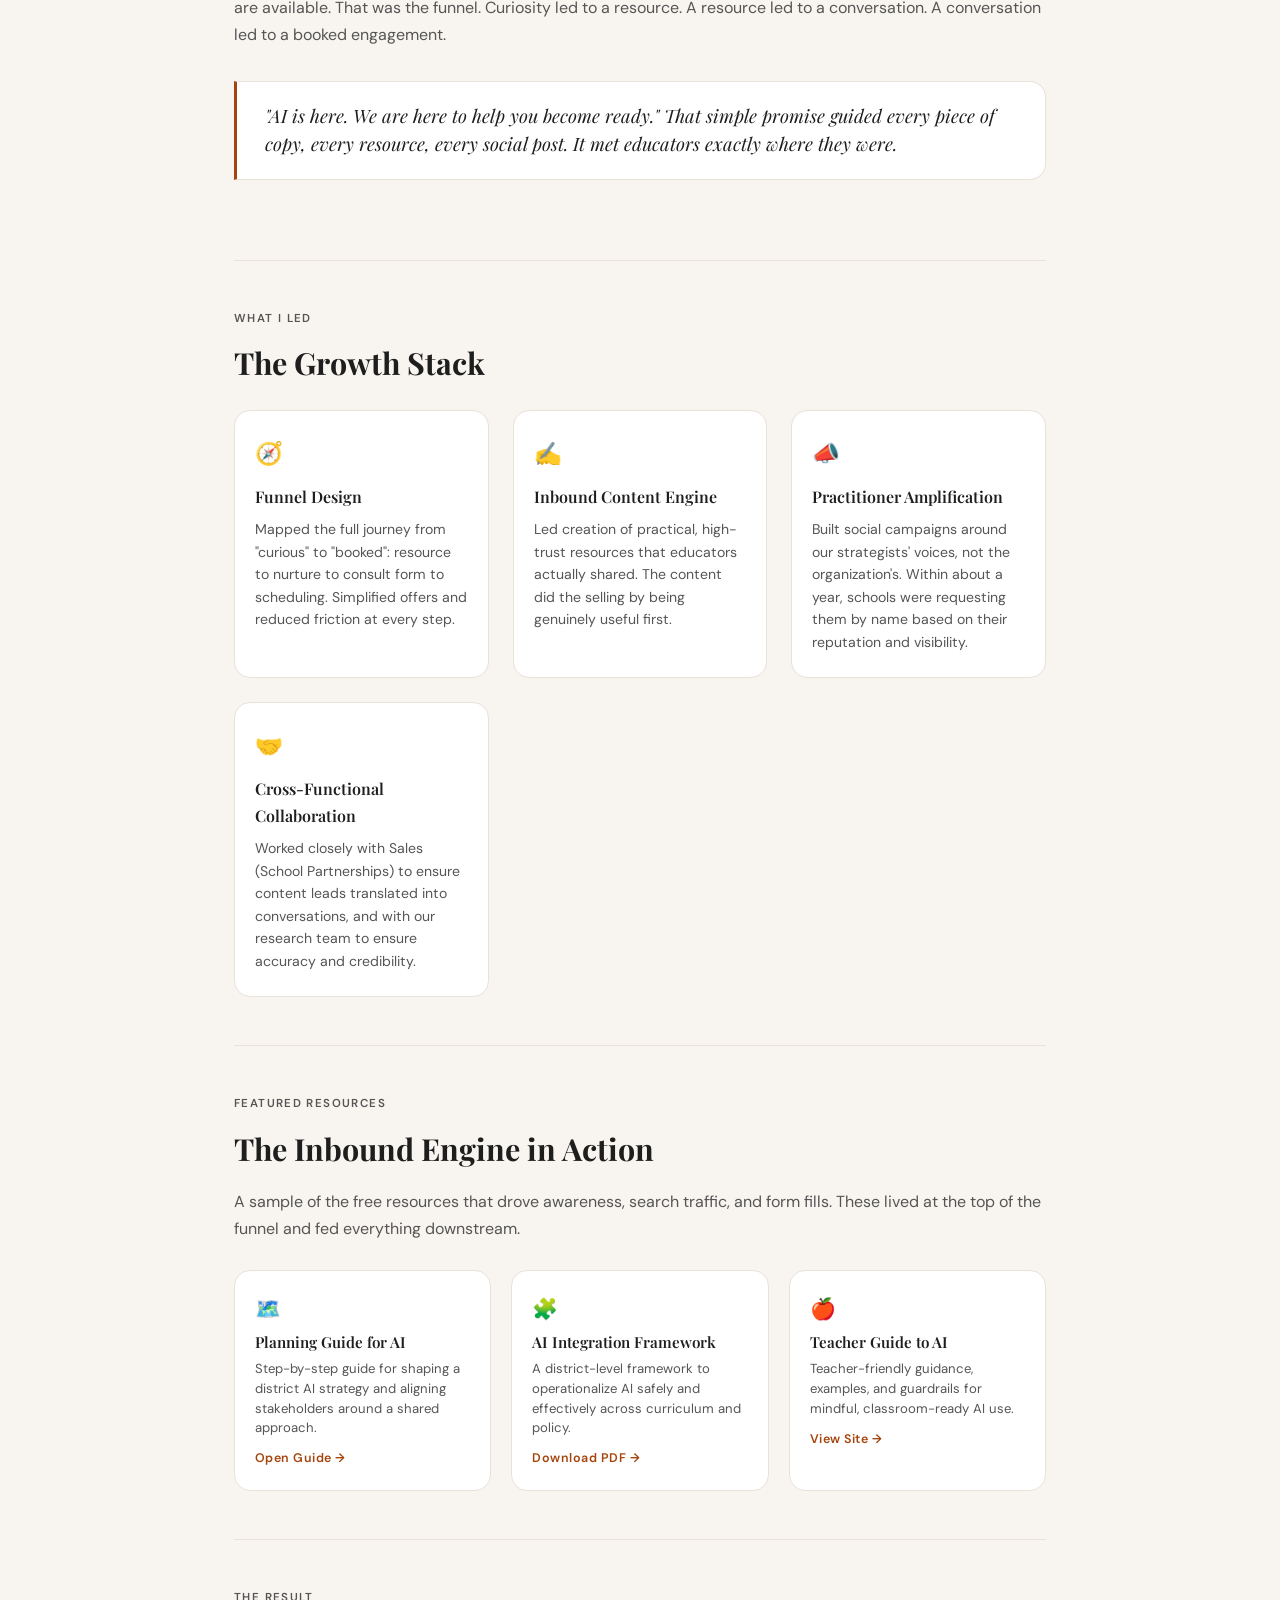
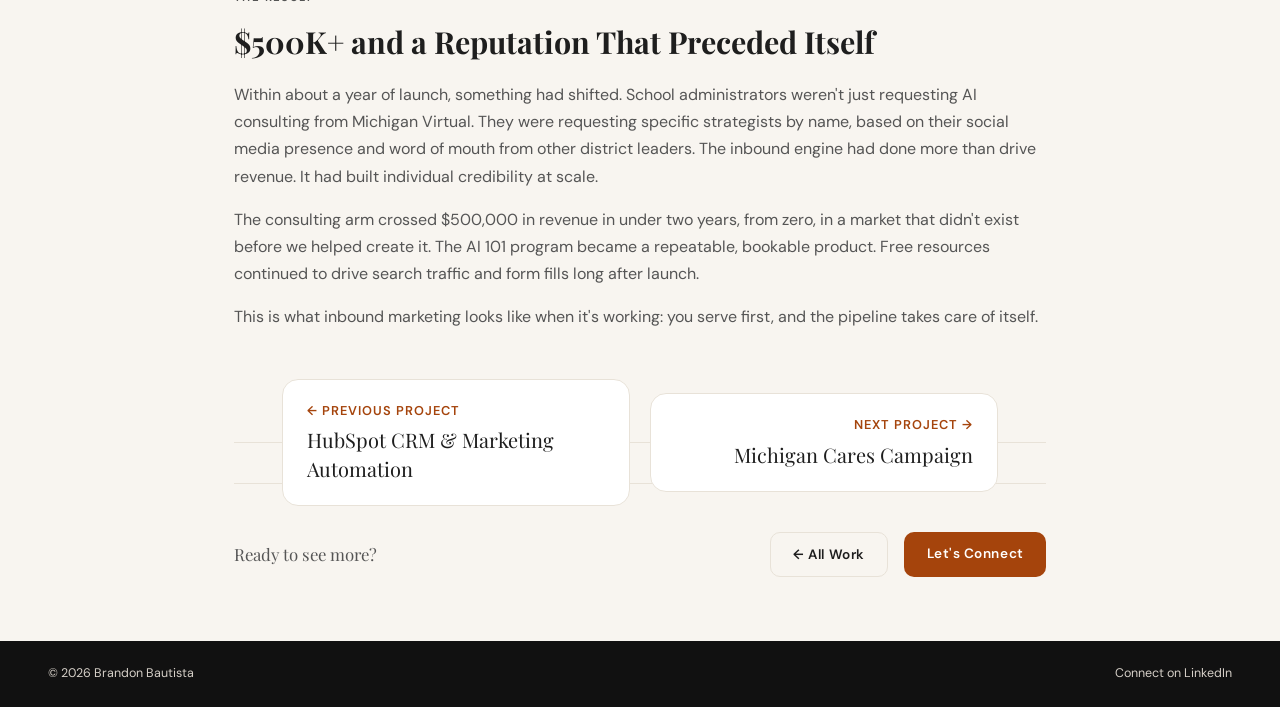
==== commit 41e8ee98: "Refresh portfolio story and MSU communications page" ====
--- a/projects/ai/index.html
+++ b/projects/ai/index.html
@@ -4,7 +4,7 @@
   <meta charset="UTF-8" />
   <meta name="viewport" content="width=device-width, initial-scale=1.0" />
   <title>AI Strategist Consulting | Brandon Bautista</title>
-  <link rel="icon" type="image/png" href="/favicon.png" />
+  <link rel="icon" type="image/png" href="../../favicon.png" />
   <meta name="description" content="Built an AI consulting arm from zero to $500K+ in under two years. No playbook, no established product, no established audience — just an opportunity and a deadline." />
   <meta property="og:title" content="AI Strategist Consulting | Brandon Bautista" />
   <meta property="og:description" content="Built an AI consulting arm from zero to $500K+ in under two years. No playbook, no established product, no established audience — just an opportunity and a deadline." />
@@ -37,10 +37,10 @@
 }
 </style>
 </head>
-<body>
+<body class="project-page">
 
 <!-- NAV -->
-<nav>
+<nav aria-label="Main navigation">
   <a href="/" class="nav-logo">Brandon Bautista</a>
   <ul class="nav-links">
     <li><a href="/#work">Work</a></li>
@@ -198,7 +198,7 @@
 
 <footer>
   <p>&copy; 2026 Brandon Bautista</p>
-  <a href="../../Bautista_Resume.pdf">Download Resume</a>
+  <a href="https://www.linkedin.com/in/brandonbautista/">Connect on LinkedIn</a>
 </footer>
 
 </body>
--- a/styles.css
+++ b/styles.css
@@ -1,7 +1,7 @@
-/* Shared stylesheet - brandonbautista.com design system (extracted 2026-10-05; no visual changes) */
+/* Shared portfolio styles */
 
 *, *::before, *::after { box-sizing: border-box; margin: 0; padding: 0; }
-:root { --charcoal: #1e1e1e; --charcoal-mid: #2a2a2a; --charcoal-light: #3a3a3a; --orange: #e07030; --orange-light: #f08040; --cream: #f8f5f0; --cream-dark: #e8e2d8; --white: #fff; --text-dark: #1e1e1e; --text-mid: #555; --text-light: #888; --radius: 16px; --radius-sm: 10px; --max-w: 860px; }
+:root { --charcoal: #1e1e1e; --charcoal-mid: #2a2a2a; --charcoal-light: #3a3a3a; --orange: #a5440c; --orange-light: #873307; --cream: #f8f5f0; --cream-dark: #e8e2d8; --white: #fff; --text-dark: #1e1e1e; --text-mid: #555; --text-light: #595959; --radius: 16px; --radius-sm: 10px; --max-w: 860px; }
 html { scroll-behavior: smooth; }
 body { font-family: 'DM Sans', sans-serif; background: var(--cream); color: var(--text-dark); font-size: 16px; line-height: 1.7; }
 nav { position: sticky; top: 0; z-index: 100; background: rgba(248,245,240,0.95); backdrop-filter: blur(8px); border-bottom: 1px solid var(--cream-dark); padding: 0 48px; display: flex; align-items: center; justify-content: space-between; height: 64px; }
@@ -11,13 +11,13 @@
 .nav-links a:hover { color: var(--orange); }
 .nav-cta { background: var(--charcoal) !important; color: var(--white) !important; padding: 10px 20px !important; border-radius: 8px; font-weight: 600 !important; }
 .nav-cta:hover { background: var(--orange) !important; color: var(--white) !important; }
-.hero { position: relative; height: 480px; overflow: hidden; }
+.project-page .hero { position: relative; height: 480px; overflow: hidden; }
 .hero-overlay { position: absolute; inset: 0; background: linear-gradient(to top, rgba(30,30,30,0.72) 0%, rgba(30,30,30,0.18) 55%, transparent 100%); }
 .hero-content { position: absolute; bottom: 0; left: 0; right: 0; padding: 2.5rem 2rem 2.25rem; max-width: 1200px; margin: 0 auto; }
 .hero-tags { display: flex; gap: 0.5rem; flex-wrap: wrap; margin-bottom: 0.75rem; }
-.tag { font-size: 0.72rem; font-weight: 600; letter-spacing: 0.09em; text-transform: uppercase; color: rgba(255,255,255,0.82); background: rgba(255,255,255,0.13); border: 1px solid rgba(255,255,255,0.22); padding: 0.25rem 0.65rem; border-radius: 20px; }
+.project-page .tag { font-size: 0.72rem; font-weight: 600; letter-spacing: 0.09em; text-transform: uppercase; color: rgba(255,255,255,0.82); background: rgba(255,255,255,0.13); border: 1px solid rgba(255,255,255,0.22); padding: 0.25rem 0.65rem; border-radius: 20px; }
 .hero-title { font-family: 'Playfair Display', serif; font-size: clamp(1.75rem, 4vw, 2.6rem); font-weight: 700; color: #fff; line-height: 1.2; max-width: 700px; }
-.case-body { max-width: var(--max-w); margin: 0 auto; padding: 0 1.5rem; }
+.project-page .case-body { max-width: var(--max-w); margin: 0 auto; padding: 0 1.5rem; }
 .glance { display: grid; grid-template-columns: repeat(auto-fit, minmax(160px, 1fr)); gap: 1px; background: var(--cream-dark); border: 1px solid var(--cream-dark); border-radius: var(--radius); margin: 3rem 0; overflow: hidden; }
 .glance-item { background: var(--white); padding: 1.4rem 1.25rem; text-align: center; }
 .glance-value { font-family: 'Playfair Display', serif; font-size: 1.6rem; font-weight: 700; color: var(--orange); line-height: 1.1; }
@@ -38,8 +38,8 @@
 .btn-ghost { border: 1.5px solid var(--cream-dark); color: var(--charcoal); background: transparent; }
 .btn-ghost:hover { border-color: var(--orange); color: var(--orange); }
 footer { background: #111; padding: 22px 48px; display: flex; justify-content: space-between; align-items: center; }
-footer p { font-size: 0.78rem; color: #555; }
-footer a { font-size: 0.78rem; color: #555; text-decoration: none; transition: color 0.2s; }
+footer p { font-size: 0.78rem; color: #d6d0c8; }
+footer a { font-size: 0.78rem; color: #d6d0c8; text-decoration: none; transition: color 0.2s; }
 footer a:hover { color: var(--orange); }
 @media (max-width: 768px) {
   nav { padding: 0 20px; }
@@ -48,7 +48,7 @@
   footer { padding: 20px; flex-direction: column; gap: 8px; text-align: center; }
 }
 @media (max-width: 600px) {
-  .hero { height: 360px; }
+  .project-page .hero { height: 360px; }
   .cta-strip { flex-direction: column; align-items: flex-start; }
 }
 
@@ -60,3 +60,558 @@
 .project-nav .nav-title { font-family: 'Playfair Display', serif; font-size: 1.25rem; line-height: 1.3; }
 .project-nav .nav-next { text-align: right; }
 @media (max-width: 600px) { .project-nav { grid-template-columns: 1fr; } .project-nav .nav-next { text-align: left; } }
+
+/* Homepage layout */
+
+
+
+  /* NAV */
+
+  .home-page /* HERO */
+  .hero{
+    padding: 80px 48px 64px;
+    max-width: 1200px;
+    margin: 0 auto;
+    display: grid;
+    grid-template-columns: 1fr 380px;
+    gap: 64px;
+    align-items: start;
+  }
+  .home-page .hero-eyebrow{
+    font-size: 0.78rem;
+    font-weight: 600;
+    letter-spacing: 0.12em;
+    text-transform: uppercase;
+    color: var(--orange);
+    margin-bottom: 16px;
+  }
+  .home-page .hero-name{
+    font-family: 'Playfair Display', serif;
+    font-size: clamp(2.6rem, 5vw, 4.1rem);
+    font-weight: 900;
+    line-height: 1.0;
+    letter-spacing: -0.03em;
+    color: var(--charcoal);
+    margin-bottom: 20px;
+  }
+  .home-page .hero-name em{ font-style: italic; color: var(--orange); }
+  .home-page .hero-tagline{
+    font-family: 'Playfair Display', serif;
+    font-size: 1.2rem;
+    font-weight: 700;
+    color: var(--charcoal-light);
+    margin-bottom: 24px;
+    line-height: 1.4;
+  }
+  .home-page .hero-body{
+    font-size: 1rem;
+    color: var(--text-mid);
+    line-height: 1.8;
+    max-width: 540px;
+    margin-bottom: 36px;
+  }
+  .home-page .hero-actions{
+    display: flex;
+    gap: 14px;
+    flex-wrap: wrap;
+  }
+  .home-page .btn-primary{
+    background: var(--orange);
+    color: var(--white);
+    padding: 14px 28px;
+    border-radius: var(--radius-sm);
+    text-decoration: none;
+    font-weight: 600;
+    font-size: 0.9rem;
+    transition: background 0.2s, transform 0.15s;
+    display: inline-block;
+  }
+  .home-page .btn-primary:hover{ background: var(--orange-light); transform: translateY(-1px); }
+  .home-page .btn-secondary{
+    background: transparent;
+    color: var(--charcoal);
+    padding: 14px 28px;
+    border-radius: var(--radius-sm);
+    border: 1.5px solid var(--charcoal-light);
+    text-decoration: none;
+    font-weight: 500;
+    font-size: 0.9rem;
+    transition: border-color 0.2s, color 0.2s;
+    display: inline-block;
+  }
+  .home-page .btn-secondary:hover{ border-color: var(--orange); color: var(--orange); }
+
+  /* HERO PANEL */
+  .home-page .hero-panel{
+    display: flex;
+    flex-direction: column;
+    gap: 12px;
+    padding-top: 8px;
+  }
+  .home-page .panel-label{
+    font-size: 0.72rem;
+    font-weight: 600;
+    letter-spacing: 0.1em;
+    text-transform: uppercase;
+    color: var(--text-light);
+    margin-bottom: 2px;
+  }
+  @keyframes pulse { 0%, 100% { opacity: 1; } 50% { opacity: 0.35; } }
+  .home-page .philosophy-card{
+    background: var(--white);
+    border-radius: var(--radius);
+    padding: 18px 20px;
+    border: 1.5px solid var(--cream-dark);
+    transition: border-color 0.2s, box-shadow 0.2s;
+  }
+  .home-page .philosophy-card:hover{
+    border-color: var(--orange);
+    box-shadow: 0 4px 20px rgba(224,112,48,0.08);
+  }
+  .home-page .philosophy-card .icon{ font-size: 1.3rem; margin-bottom: 7px; display: block; }
+  .home-page .philosophy-card strong{
+    display: block;
+    font-size: 0.875rem;
+    font-weight: 600;
+    color: var(--charcoal);
+    margin-bottom: 4px;
+  }
+  .home-page .philosophy-card p{ font-size: 0.8rem; color: var(--text-mid); line-height: 1.55; }
+
+  /* HERO BACKGROUND WRAP */
+  .home-page .hero-bg{
+    background:
+      linear-gradient(rgba(248,245,240,0.88), rgba(248,245,240,0.88)),
+      linear-gradient(135deg, #f8f5f0, #efe7db);
+  }
+
+  /* PHILOSOPHY CALLOUT */
+  .home-page .philosophy-callout{
+    background: var(--charcoal);
+    padding: 72px 48px;
+  }
+  .home-page .philosophy-callout-inner{
+    max-width: 1200px;
+    margin: 0 auto;
+    display: grid;
+    grid-template-columns: 280px 1fr;
+    gap: 80px;
+    align-items: center;
+  }
+  .home-page .callout-label{
+    font-size: 0.72rem;
+    font-weight: 600;
+    letter-spacing: 0.12em;
+    text-transform: uppercase;
+    color: var(--orange);
+    margin-bottom: 16px;
+  }
+  .home-page .callout-heading{
+    font-family: 'Playfair Display', serif;
+    font-size: 2rem;
+    font-weight: 700;
+    color: var(--white);
+    line-height: 1.2;
+  }
+  .home-page .callout-heading em{ font-style: italic; color: var(--orange); }
+  .home-page .callout-body{
+    font-size: 1rem;
+    color: rgba(248,245,240,0.75);
+    line-height: 1.85;
+  }
+  .home-page .callout-body p{ margin-bottom: 16px; }
+  .home-page .callout-body p:last-child{ margin-bottom: 0; }
+  .home-page .callout-body strong{ color: var(--white); font-weight: 600; }
+
+  /* CONTACT FORM */
+  .home-page .contact-section{
+    max-width: 1200px;
+    margin: 0 auto;
+    padding: 72px 48px;
+    display: grid;
+    grid-template-columns: 1fr 1fr;
+    gap: 80px;
+    align-items: start;
+  }
+  .home-page .contact-left h2{
+    font-family: 'Playfair Display', serif;
+    font-size: clamp(1.65rem, 2.8vw, 2.4rem);
+    font-weight: 700;
+    color: var(--charcoal);
+    line-height: 1.2;
+    margin-bottom: 16px;
+  }
+  .home-page .contact-left h2 em{ font-style: italic; color: var(--orange); }
+  .home-page .contact-left p{
+    font-size: 0.95rem;
+    color: var(--text-mid);
+    line-height: 1.7;
+    margin-bottom: 24px;
+  }
+  .home-page .contact-alt{
+    font-size: 0.85rem;
+    color: var(--text-light);
+  }
+  .home-page .contact-alt a{ color: var(--orange); text-decoration: none; }
+  .home-page .contact-alt a:hover{ text-decoration: underline; }
+  .home-page .contact-form{
+    display: flex;
+    flex-direction: column;
+    gap: 14px;
+  }
+  .home-page .form-row{ display: grid; grid-template-columns: 1fr 1fr; gap: 14px; }
+  .home-page .form-group{ display: flex; flex-direction: column; gap: 6px; }
+  .home-page .form-group label{
+    font-size: 0.78rem;
+    font-weight: 600;
+    color: var(--text-dark);
+    letter-spacing: 0.02em;
+  }
+  .home-page .form-group input, .home-page .form-group textarea, .home-page .form-group select{
+    background: var(--white);
+    border: 1.5px solid var(--cream-dark);
+    border-radius: var(--radius-sm);
+    padding: 12px 14px;
+    font-family: 'DM Sans', sans-serif;
+    font-size: 0.875rem;
+    color: var(--text-dark);
+    transition: border-color 0.2s, box-shadow 0.2s;
+    outline: none;
+    width: 100%;
+  }
+  .home-page .form-group input:focus, .home-page .form-group textarea:focus, .home-page .form-group select:focus{
+    border-color: var(--orange);
+    box-shadow: 0 0 0 3px rgba(224,112,48,0.08);
+  }
+  .home-page .form-group textarea{ resize: vertical; min-height: 120px; }
+  .home-page .form-submit{
+    background: var(--orange);
+    color: var(--white);
+    border: none;
+    padding: 14px 28px;
+    border-radius: var(--radius-sm);
+    font-family: 'DM Sans', sans-serif;
+    font-size: 0.9rem;
+    font-weight: 600;
+    cursor: pointer;
+    transition: background 0.2s, transform 0.15s;
+    align-self: flex-start;
+  }
+  .home-page .form-submit:hover{ background: var(--orange-light); transform: translateY(-1px); }
+  .home-page .form-note{
+    font-size: 0.75rem;
+    color: var(--text-light);
+    margin-top: -4px;
+  }
+
+  /* FEATURED PROJECTS */
+  .home-page .case-studies{
+    max-width: 1200px;
+    margin: 0 auto;
+    padding: 72px 48px;
+  }
+  .home-page .section-header{ margin-bottom: 40px; }
+  .home-page .section-eyebrow{
+    font-size: 0.72rem;
+    font-weight: 600;
+    letter-spacing: 0.12em;
+    text-transform: uppercase;
+    color: var(--orange);
+    margin-bottom: 10px;
+  }
+  .home-page .section-title{
+    font-family: 'Playfair Display', serif;
+    font-size: clamp(1.65rem, 2.8vw, 2.4rem);
+    font-weight: 700;
+    color: var(--charcoal);
+    line-height: 1.2;
+  }
+  .home-page .section-title em{ font-style: italic; }
+  .home-page .case-grid{
+    display: grid;
+    grid-template-columns: repeat(3, 1fr);
+    gap: 20px;
+  }
+  .home-page .case-card{
+    background: var(--white);
+    border-radius: var(--radius);
+    overflow: hidden;
+    border: 1.5px solid var(--cream-dark);
+    text-decoration: none;
+    color: inherit;
+    display: flex;
+    flex-direction: column;
+    transition: border-color 0.25s, box-shadow 0.25s, transform 0.2s;
+    cursor: pointer;
+  }
+  .home-page .case-card:hover{
+    border-color: var(--orange);
+    box-shadow: 0 8px 32px rgba(224,112,48,0.12);
+    transform: translateY(-3px);
+  }
+  .home-page .case-img-wrap{ position: relative; height: 178px; overflow: hidden; }
+  .home-page .case-img-wrap img{
+    width: 100%; height: 100%; object-fit: cover;
+    transition: transform 0.4s;
+  }
+  .home-page .case-card:hover .case-img-wrap img{ transform: scale(1.04); }
+  .home-page .case-study-label{
+    position: absolute;
+    top: 12px; left: 12px;
+    background: var(--charcoal);
+    color: var(--white);
+    font-size: 0.62rem;
+    font-weight: 700;
+    letter-spacing: 0.1em;
+    text-transform: uppercase;
+    padding: 4px 10px;
+    border-radius: 20px;
+  }
+  .home-page .case-body{ padding: 20px 20px 16px; flex: 1; display: flex; flex-direction: column; }
+  .home-page .case-tags{ display: flex; flex-wrap: wrap; gap: 5px; margin-bottom: 11px; }
+  .home-page .tag{
+    font-size: 0.68rem;
+    font-weight: 600;
+    color: var(--orange);
+    background: rgba(224,112,48,0.08);
+    padding: 3px 9px;
+    border-radius: 20px;
+  }
+  .home-page .case-title{
+    font-family: 'Playfair Display', serif;
+    font-size: 0.98rem;
+    font-weight: 700;
+    color: var(--charcoal);
+    line-height: 1.35;
+    margin-bottom: 9px;
+  }
+  .home-page .case-desc{
+    font-size: 0.8rem;
+    color: var(--text-mid);
+    line-height: 1.6;
+    flex: 1;
+    margin-bottom: 14px;
+  }
+  .home-page .case-cta{
+    display: flex;
+    align-items: center;
+    gap: 5px;
+    font-size: 0.78rem;
+    font-weight: 600;
+    color: var(--orange);
+    transition: gap 0.2s;
+  }
+  .home-page .case-cta::after{ content: '→'; }
+  .home-page .case-card:hover .case-cta{ gap: 9px; }
+
+  /* SKILLS */
+  .home-page .skills-section{ background: var(--charcoal); padding: 72px 48px; }
+  .home-page .skills-inner{ max-width: 1200px; margin: 0 auto; }
+  .home-page .skills-section .section-eyebrow{ color: var(--orange); }
+  .home-page .skills-section .section-title{ color: var(--white); }
+  .home-page .skills-grid{
+    margin-top: 36px;
+    display: flex;
+    flex-direction: column;
+    gap: 14px;
+  }
+  .home-page .skills-row{
+    display: grid;
+    gap: 14px;
+  }
+  .home-page .skills-row--three{ grid-template-columns: repeat(3, 1fr); }
+  .home-page .skills-row--two{
+    grid-template-columns: repeat(2, 1fr);
+    max-width: calc(66.66% - 5px);
+    margin: 0 auto;
+    width: 100%;
+  }
+  .home-page .skill-card{
+    background: var(--charcoal-mid);
+    border-radius: var(--radius);
+    padding: 22px 18px;
+    border: 1px solid var(--charcoal-light);
+    transition: border-color 0.2s;
+  }
+  .home-page .skill-card:hover{ border-color: var(--orange); }
+  .home-page .skill-icon{ font-size: 1.4rem; margin-bottom: 10px; display: block; }
+  .home-page .skill-name{ font-weight: 600; color: var(--white); font-size: 0.85rem; margin-bottom: 10px; }
+  .home-page .skill-list{ list-style: none; }
+  .home-page .skill-list li{
+    font-size: 0.76rem;
+    color: var(--text-light);
+    padding: 3px 0;
+    border-bottom: 1px solid var(--charcoal-light);
+    line-height: 1.4;
+  }
+
+  /* TESTIMONIALS */
+  .home-page .testimonials{ max-width: 1200px; margin: 0 auto; padding: 72px 48px; }
+  .home-page .testimonial-grid{ display: grid; grid-template-columns: 1fr 1fr; gap: 20px; margin-top: 36px; }
+  .home-page .testimonial-card{
+    background: var(--white);
+    border-radius: var(--radius);
+    padding: 34px 30px;
+    border: 1.5px solid var(--cream-dark);
+    position: relative;
+  }
+  .home-page .testimonial-card::before{
+    content: '\201C';
+    font-family: 'Playfair Display', serif;
+    font-size: 5rem;
+    color: var(--orange);
+    opacity: 0.12;
+    position: absolute;
+    top: 10px; left: 22px;
+    line-height: 1;
+  }
+  .home-page .testimonial-text{
+    font-size: 0.9rem;
+    line-height: 1.85;
+    color: var(--text-dark);
+    margin-bottom: 26px;
+    position: relative;
+    z-index: 1;
+  }
+  .home-page .testimonial-person{ display: flex; align-items: center; gap: 13px; }
+  .home-page .testimonial-avatar{
+    width: 46px; height: 46px;
+    border-radius: 50%;
+    object-fit: cover;
+    border: 2px solid var(--cream-dark);
+  }
+  .home-page .testimonial-name{ font-weight: 600; font-size: 0.875rem; color: var(--charcoal); }
+  .home-page .testimonial-role{ font-size: 0.75rem; color: var(--text-light); margin-top: 2px; }
+
+  /* CTA FOOTER */
+  .home-page .cta-footer{ background: var(--charcoal); padding: 80px 48px; text-align: center; }
+  .home-page .cta-footer h2{
+    font-family: 'Playfair Display', serif;
+    font-size: clamp(1.65rem, 3vw, 2.6rem);
+    font-weight: 700;
+    color: var(--white);
+    line-height: 1.25;
+    max-width: 680px;
+    margin: 0 auto 12px;
+  }
+  .home-page .cta-footer h2 em{ font-style: italic; color: var(--orange); }
+  .home-page .cta-footer p{ color: var(--text-light); font-size: 0.92rem; margin-bottom: 32px; }
+  .home-page .cta-actions{ display: flex; gap: 14px; justify-content: center; flex-wrap: wrap; }
+  .home-page .btn-white{
+    background: var(--white); color: var(--charcoal);
+    padding: 14px 28px; border-radius: var(--radius-sm);
+    text-decoration: none; font-weight: 600; font-size: 0.9rem;
+    transition: background 0.2s; display: inline-block;
+  }
+  .home-page .btn-white:hover{ background: var(--cream); }
+  .home-page .btn-outline-white{
+    background: transparent; color: var(--white);
+    padding: 14px 28px; border-radius: var(--radius-sm);
+    border: 1.5px solid rgba(255,255,255,0.3);
+    text-decoration: none; font-weight: 500; font-size: 0.9rem;
+    transition: border-color 0.2s; display: inline-block;
+  }
+  .home-page .btn-outline-white:hover{ border-color: var(--white); }
+
+  /* FOOTER */
+  .home-page footer{
+    background: #111;
+    padding: 22px 48px;
+    display: flex;
+    justify-content: space-between;
+    align-items: center;
+  }
+  .home-page footer p{ font-size: 0.78rem; color: #d6d0c8; }
+  .home-page footer a{ font-size: 0.78rem; color: #d6d0c8; text-decoration: none; transition: color 0.2s; }
+  .home-page footer a:hover{ color: var(--orange); }
+
+  /* MOBILE */
+  @media (max-width: 768px){
+    nav { padding: 0 20px; }
+    .nav-links { gap: 16px; }
+    .nav-links li:not(:last-child) { display: none; }
+
+    .hero {
+      grid-template-columns: 1fr;
+      gap: 40px;
+      padding: 48px 20px 40px;
+    }
+
+    .philosophy-callout-inner {
+      grid-template-columns: 1fr;
+      gap: 32px;
+    }
+    .philosophy-callout { padding: 48px 20px; }
+
+    .case-studies { padding: 48px 20px; }
+    .case-grid { grid-template-columns: 1fr; }
+    .case-img-wrap { height: 200px; }
+
+    .skills-section { padding: 48px 20px; }
+    .skills-row--three { grid-template-columns: 1fr; }
+    .skills-row--two { max-width: 100%; grid-template-columns: 1fr; }
+
+    .testimonials { padding: 48px 20px; }
+    .testimonial-grid { grid-template-columns: 1fr; }
+    .testimonial-card { padding: 24px 20px; }
+    .testimonial-text { font-size: 0.875rem; }
+
+    .contact-section {
+      grid-template-columns: 1fr;
+      gap: 40px;
+      padding: 48px 20px;
+    }
+    .form-row { grid-template-columns: 1fr; }
+
+    .cta-footer { padding: 56px 20px; }
+    footer { padding: 20px; flex-direction: column; gap: 8px; text-align: center; }
+  }
+
+/* Shared accessibility and responsive navigation */
+:focus-visible { outline: 3px solid var(--orange); outline-offset: 3px; }
+.skip-link { position: fixed; z-index: 500; top: -4rem; left: 1rem; background: var(--charcoal); color: white; padding: .6rem 1rem; border-radius: 0 0 8px 8px; }
+.skip-link:focus { top: 0; }
+[id] { scroll-margin-top: 5rem; }
+@media (prefers-reduced-motion: reduce) { html { scroll-behavior: auto; } *, *::before, *::after { animation-duration: .01ms !important; transition-duration: .01ms !important; } }
+@media (max-width: 768px) {
+  nav { height: auto; min-height: 64px; padding: .75rem 1.25rem; gap: .5rem 1rem; flex-wrap: wrap; }
+  .nav-links { flex-wrap: wrap; gap: .35rem 1rem; }
+  .nav-links li:not(:last-child) { display: list-item; }
+  .nav-links a { display: inline-block; padding: .4rem .15rem; }
+  .nav-cta { padding: .4rem .7rem !important; }
+}
+@media (max-width: 480px) {
+  nav { align-items: flex-start; }
+  .nav-links { width: 100%; justify-content: space-between; }
+  .nav-links a { font-size: .78rem; }
+  .home-page .hero { padding-top: 3rem; }
+}
+/* Editorial treatments for the current role and work cards */
+.panel-link, .text-link { color: var(--orange); font-weight: 700; text-decoration-thickness: 1px; text-underline-offset: .2em; }
+.panel-link { display: inline-block; margin-top: .5rem; }
+.type-art { height: 100%; display: flex; flex-direction: column; justify-content: center; padding: 1.5rem; font: 700 clamp(1.5rem, 3vw, 2.3rem)/1.1 'Playfair Display', serif; letter-spacing: -.04em; }
+.type-art small { margin-top: .7rem; font: 600 .75rem/1.4 'DM Sans', sans-serif; letter-spacing: .08em; text-transform: uppercase; }
+.type-art-msu { background: #26413b; color: #f7f1e9; }
+.type-art-ai { background: #ded9ca; color: #263c4d; }
+.home-page .case-img-wrap img { object-fit: cover; }
+.msu-hero { background: #263d36; color: #fff; padding: clamp(4rem, 8vw, 7rem) 1.5rem; }
+.msu-hero-inner { max-width: 1000px; margin: auto; }
+.msu-hero .section-label { color: #f9c68b; }
+.msu-hero h1 { font: 700 clamp(2.4rem, 6vw, 4.6rem)/1.1 'Playfair Display', serif; max-width: 780px; margin: .6rem 0 1.4rem; }
+.msu-hero h1 em { color: #f9c68b; }
+.msu-hero p:not(.section-label) { max-width: 650px; font-size: 1.1rem; color: #f4f0ea; }
+.msu-tags { display: flex; flex-wrap: wrap; gap: .6rem; margin-top: 2rem; }
+.msu-tags span { border: 1px solid #b8c8bb; border-radius: 2rem; padding: .35rem .8rem; font-size: .78rem; font-weight: 600; }
+.msu-page .glance-value { color: var(--orange); }
+.msu-page .case-body { display: block; }
+.sample-link { display: flex; flex-direction: column; gap: .25rem; background: #fff; border: 1px solid var(--cream-dark); border-left: 4px solid var(--orange); border-radius: 0 12px 12px 0; padding: 1.3rem 1.5rem; color: var(--charcoal); text-decoration: none; margin-top: 1.7rem; }
+.sample-link:hover { border-color: var(--orange); }
+.sample-link span { font-size: .8rem; color: var(--text-mid); }
+.sample-link strong { font: 700 1.25rem/1.3 'Playfair Display', serif; }
+@media (max-width: 600px) { .msu-hero { padding: 3.5rem 1.25rem; } .msu-page .glance { grid-template-columns: 1fr; } }
+
+.type-art-clear { background: #e0b88e; color: #422918; }
+.type-art-cares { background: #c9d7c8; color: #263e34; }
+.type-art-enrollment { background: #d7e0e0; color: #273e49; }
+.type-art-brand { background: #e3c9ba; color: #533327; }
+.type-art-hubspot { background: #dcd7e7; color: #403452; }
